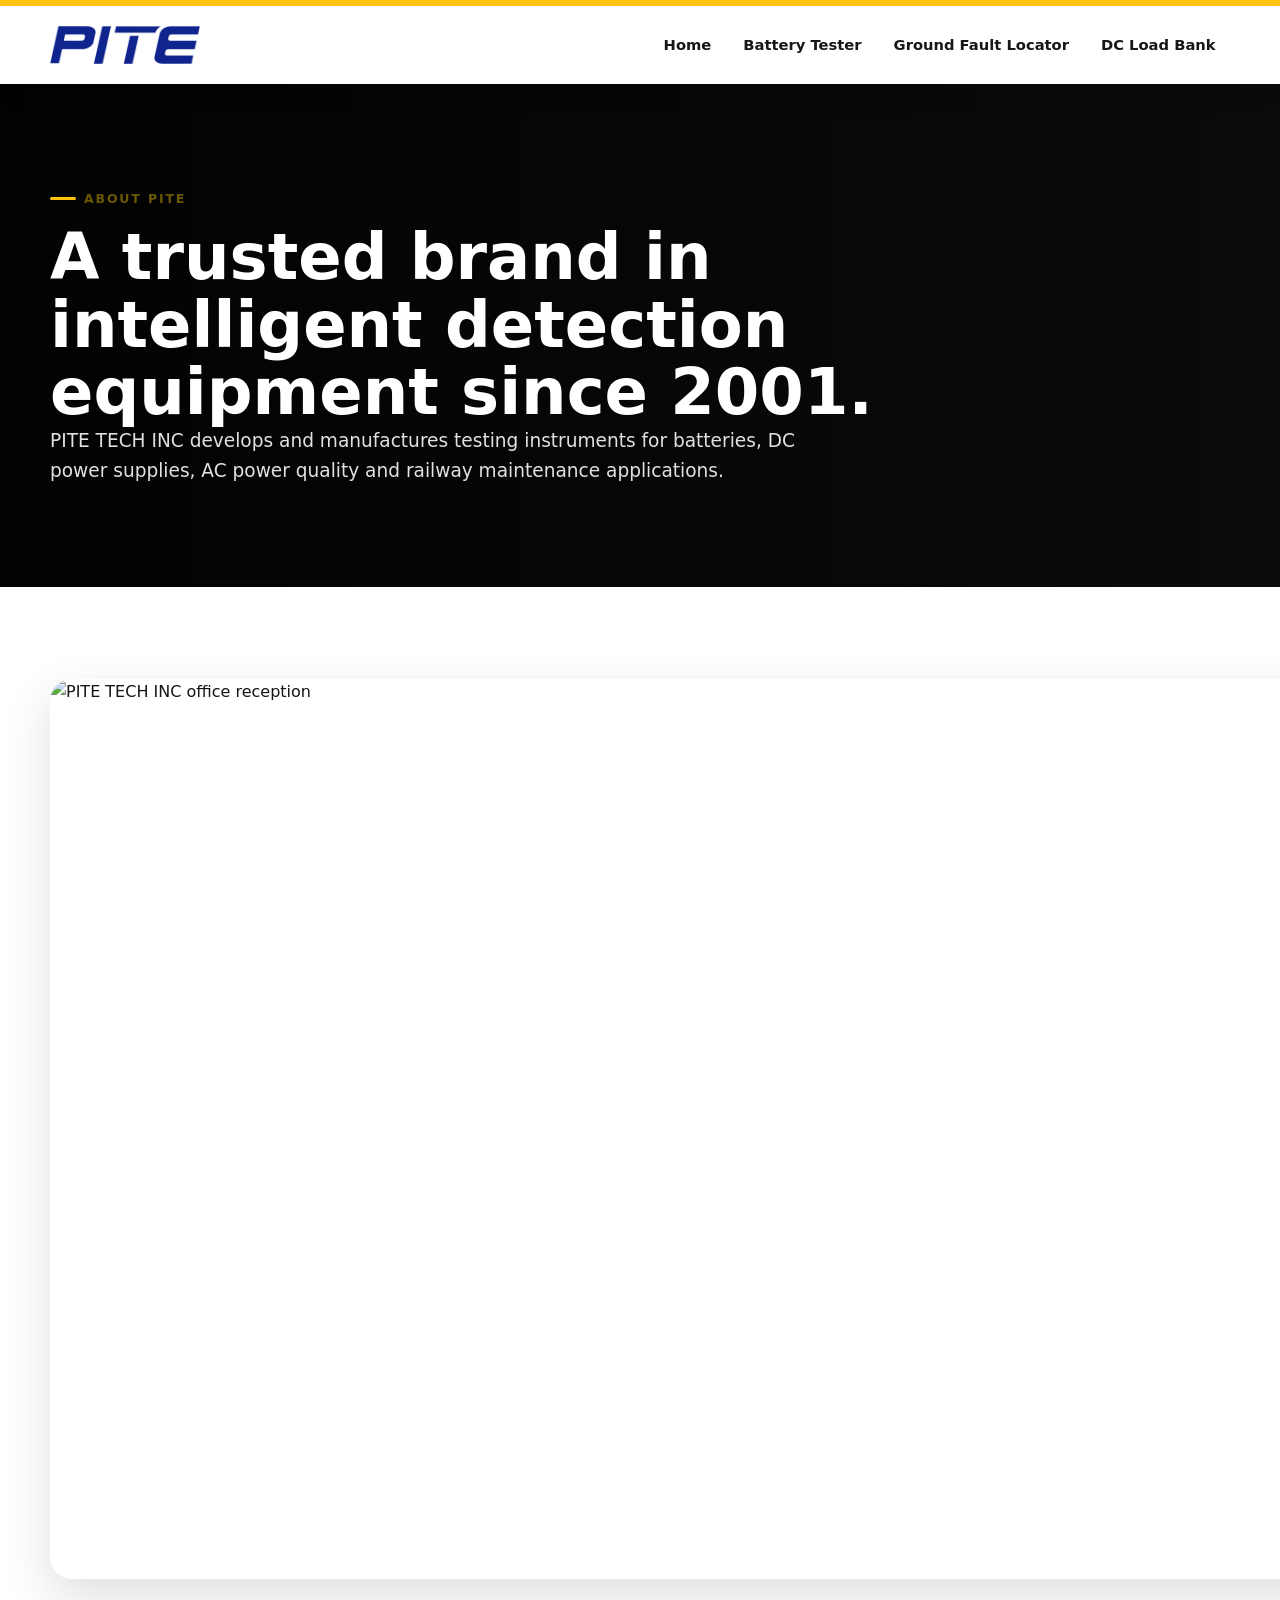
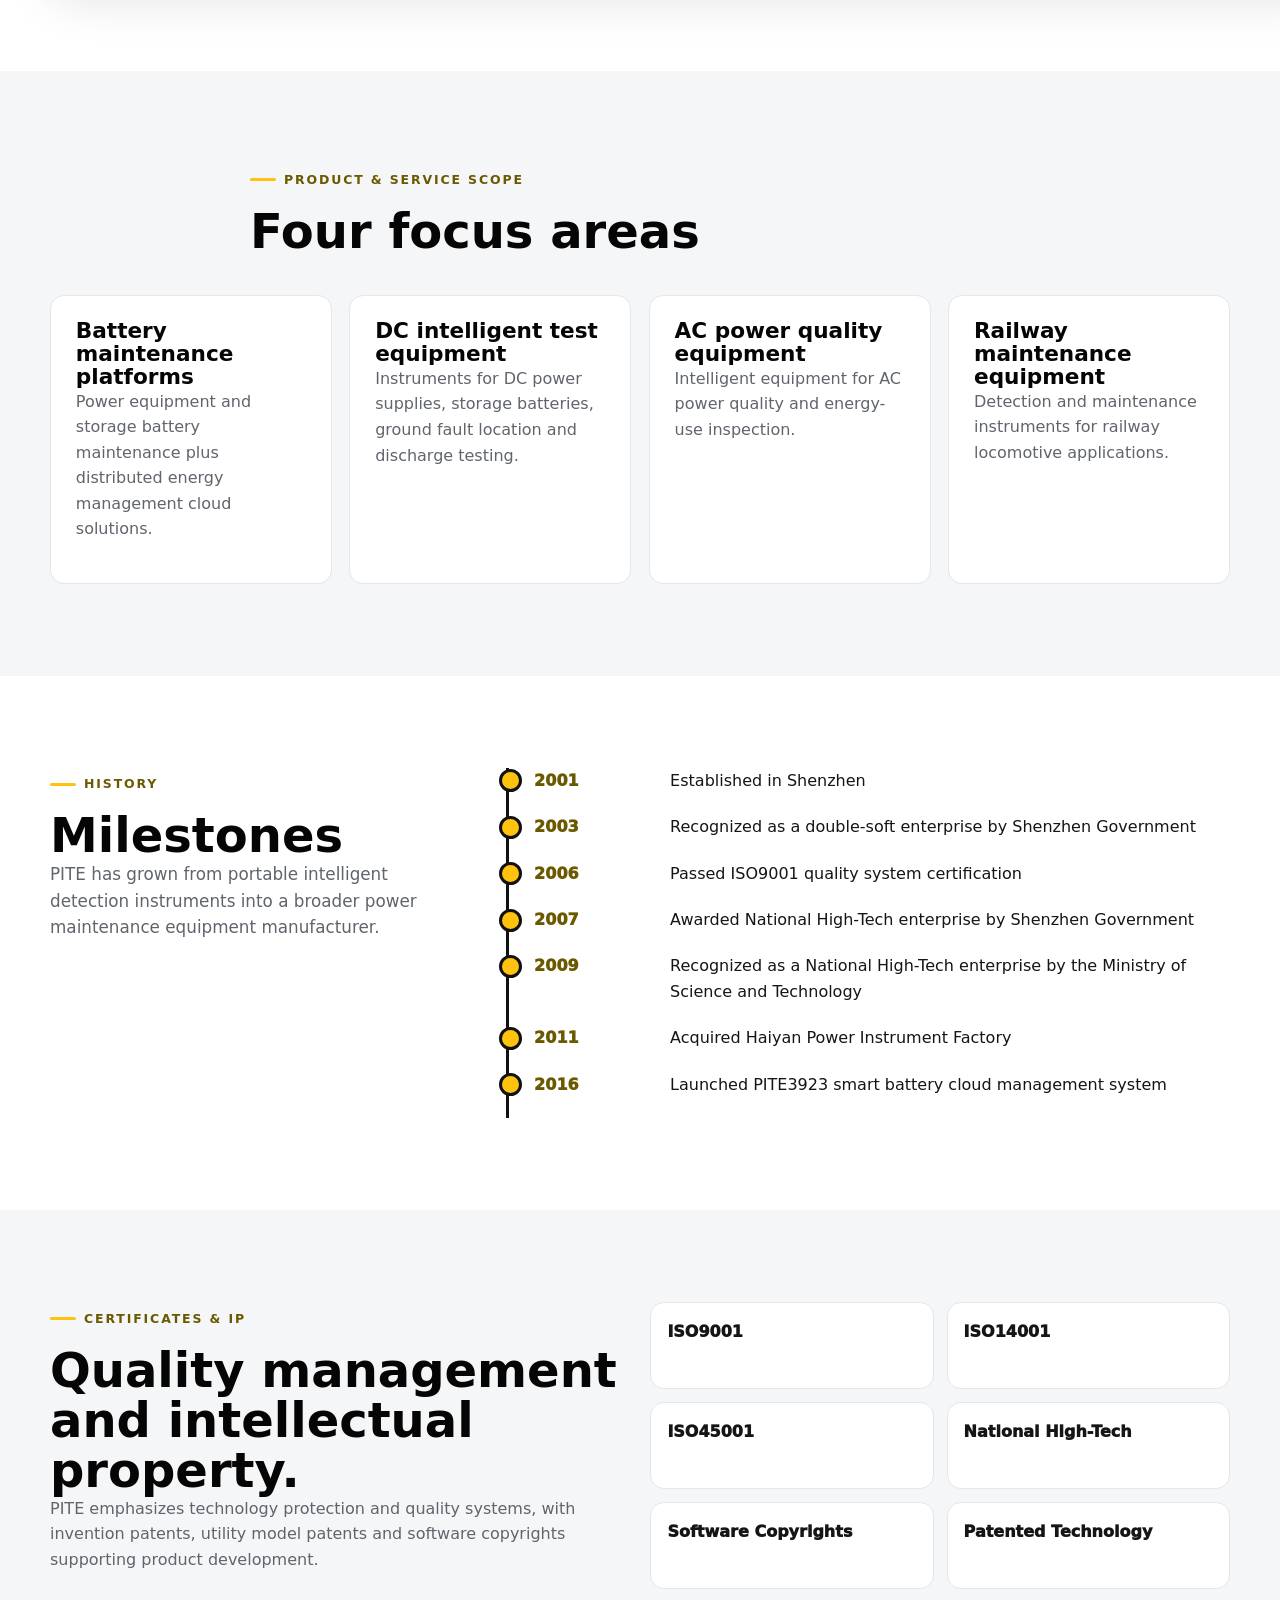
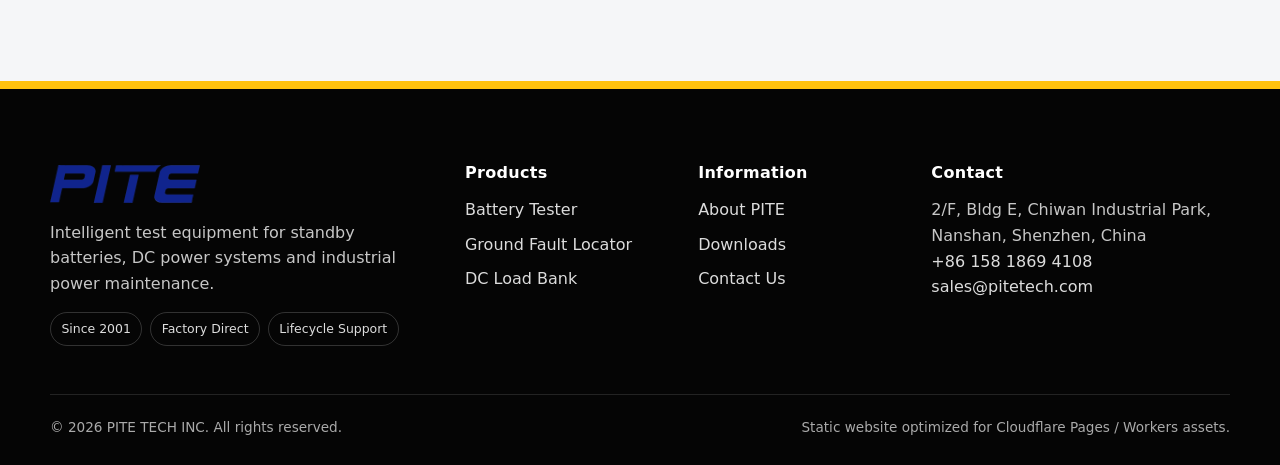
==== about/index.html @ 08346d58 "Commit" ====
<!doctype html>
<html lang="en">
<head>
  <meta charset="utf-8">
  <meta name="viewport" content="width=device-width, initial-scale=1">
  <title>About Us | PITE TECH INC</title>
  <meta name="description" content="Learn about PITE TECH INC, a Shenzhen-based national high-tech manufacturer established in 2001.">
  <meta name="theme-color" content="#ffc20e">
  <meta property="og:title" content="About Us | PITE TECH INC">
  <meta property="og:description" content="Learn about PITE TECH INC, a Shenzhen-based national high-tech manufacturer established in 2001.">
  <meta property="og:type" content="website">
  <meta property="og:url" content="https://www.pitetech.com/about/">
  <meta property="og:image" content="https://www.pitetech.com/assets/images/reception.webp">
  <meta name="twitter:card" content="summary_large_image">
  <meta name="twitter:title" content="About Us | PITE TECH INC">
  <meta name="twitter:description" content="Learn about PITE TECH INC, a Shenzhen-based national high-tech manufacturer established in 2001.">
  <meta name="twitter:image" content="https://www.pitetech.com/assets/images/reception.webp">
  <link rel="canonical" href="https://www.pitetech.com/about/">
  <link rel="icon" href="/assets/images/favicon.svg" type="image/svg+xml">
  <link rel="preload" as="image" href="/assets/images/reception.webp">
  <link rel="stylesheet" href="/assets/css/site.css">
</head>
<body>
<a class="skip-link" href="#main">Skip to content</a>
<header class="site-header" data-header>
  <div class="nav-shell">
    <div class="container nav-shell__inner">
      <a class="brand" href="/" aria-label="PITE TECH INC home">
        <img class="brand__logo" src="/assets/images/pite-logo.png" alt="" width="640" height="164">
      </a>
      <button class="menu-toggle" type="button" aria-label="Open menu" aria-controls="primary-nav" aria-expanded="false" data-menu-toggle>
        <span aria-hidden="true"></span><span aria-hidden="true"></span><span aria-hidden="true"></span>
      </button>
      <nav id="primary-nav" class="primary-nav" aria-label="Primary navigation" data-primary-nav>
          <a class="nav-link" href="/">Home</a>
          <a class="nav-link" href="/battery-tester/">Battery Tester</a>
          <a class="nav-link" href="/ground-fault-locator/">Ground Fault Locator</a>
          <a class="nav-link" href="/dc-load-bank/">DC Load Bank</a>
      </nav>
    </div>
  </div>
</header>
<main id="main">

<section class="page-hero page-hero--about">
  <div class="container page-hero__inner">
    <span class="eyebrow">About PITE</span>
    <h1>A trusted brand in intelligent detection equipment since 2001.</h1>
    <p>PITE TECH INC develops and manufactures testing instruments for batteries, DC power supplies, AC power quality and railway maintenance applications.</p>
  </div>
</section>
<section class="section">
  <div class="container about-grid">
    <div class="about-image"><img src="/assets/images/reception.webp" alt="PITE TECH INC office reception" width="1280" height="900" loading="lazy" decoding="async" sizes="(max-width: 680px) 100vw, 50vw"></div>
    <div>
      <span class="eyebrow">Who We Are</span>
      <h2>R&D, production and support under one manufacturer.</h2>
      <p>PITE TECH INC, Chinese name 深圳市普禄科智能检测设备有限公司, was founded in 2001 with registered capital of 13.29 million yuan. The company focuses on intelligent detection equipment, hardware and software development, production and sales.</p>
      <p>From portable field instruments to IoT-enabled detection platforms, PITE aims to help customers manage battery and power assets through the full lifecycle.</p>
      <div class="stat-grid "><div class="stat"><strong>13.29M</strong><span>Registered capital RMB</span></div><div class="stat"><strong>120+</strong><span>Employees</span></div><div class="stat"><strong>2,000 m²</strong><span>Factory area</span></div><div class="stat"><strong>37</strong><span>Patents &amp; software copyrights</span></div></div>
    </div>
  </div>
</section>
<section class="section section--gray">
  <div class="container section-head"><span class="eyebrow">Product & Service Scope</span><h2>Four focus areas</h2></div>
  <div class="container application-grid">
    <article><h3>Battery maintenance platforms</h3><p>Power equipment and storage battery maintenance plus distributed energy management cloud solutions.</p></article>
    <article><h3>DC intelligent test equipment</h3><p>Instruments for DC power supplies, storage batteries, ground fault location and discharge testing.</p></article>
    <article><h3>AC power quality equipment</h3><p>Intelligent equipment for AC power quality and energy-use inspection.</p></article>
    <article><h3>Railway maintenance equipment</h3><p>Detection and maintenance instruments for railway locomotive applications.</p></article>
  </div>
</section>
<section class="section">
  <div class="container history-grid">
    <div class="section-head section-head--sticky"><span class="eyebrow">History</span><h2>Milestones</h2><p>PITE has grown from portable intelligent detection instruments into a broader power maintenance equipment manufacturer.</p></div>
    <ol class="timeline"><li><time>2001</time><span>Established in Shenzhen</span></li><li><time>2003</time><span>Recognized as a double-soft enterprise by Shenzhen Government</span></li><li><time>2006</time><span>Passed ISO9001 quality system certification</span></li><li><time>2007</time><span>Awarded National High-Tech enterprise by Shenzhen Government</span></li><li><time>2009</time><span>Recognized as a National High-Tech enterprise by the Ministry of Science and Technology</span></li><li><time>2011</time><span>Acquired Haiyan Power Instrument Factory</span></li><li><time>2016</time><span>Launched PITE3923 smart battery cloud management system</span></li></ol>
  </div>
</section>
<section class="section section--gray">
  <div class="container dual-panel">
    <div><span class="eyebrow">Certificates & IP</span><h2>Quality management and intellectual property.</h2><p>PITE emphasizes technology protection and quality systems, with invention patents, utility model patents and software copyrights supporting product development.</p></div>
    <div class="cert-grid"><span>ISO9001</span><span>ISO14001</span><span>ISO45001</span><span>National High-Tech</span><span>Software Copyrights</span><span>Patented Technology</span></div>
  </div>
</section>
</main>
<footer class="site-footer">
  <div class="container footer-grid">
    <div class="footer-about">
      <a class="footer-brand" href="/" aria-label="PITE TECH INC home">
        <img class="footer-brand__logo" src="/assets/images/pite-logo.png" alt="" width="640" height="164">
      </a>
      <p>Intelligent test equipment for standby batteries, DC power systems and industrial power maintenance.</p>
      <div class="footer-badges"><span>Since 2001</span><span>Factory Direct</span><span>Lifecycle Support</span></div>
    </div>
    <div>
      <h2>Products</h2>
      <ul><li><a href="/battery-tester/">Battery Tester</a></li><li><a href="/ground-fault-locator/">Ground Fault Locator</a></li><li><a href="/dc-load-bank/">DC Load Bank</a></li></ul>
    </div>
    <div>
      <h2>Information</h2>
      <ul><li><a href="/about/">About PITE</a></li><li><a href="/downloads/">Downloads</a></li><li><a href="/contact/">Contact Us</a></li></ul>
    </div>
    <div>
      <h2>Contact</h2>
      <address>2/F, Bldg E, Chiwan Industrial Park, Nanshan, Shenzhen, China</address>
      <p><a href="tel:+8615818694108">+86 158 1869 4108</a><br><a href="mailto:sales@pitetech.com">sales@pitetech.com</a></p>
    </div>
  </div>
  <div class="container footer-bottom">
    <span>© 2026 PITE TECH INC. All rights reserved.</span>
    <span>Static website optimized for Cloudflare Pages / Workers assets.</span>
  </div>
</footer>
<script src="/assets/js/site.js" defer></script>
</body>
</html>
---- assets/css/site.css ----
/* PITE TECH INC site stylesheet
   Optimized: normalized asset paths, accessible focus states, responsive layouts. */
:root {
  --yellow:#ffc20e;
  --yellow-2:#ffda61;
  --black:#050505;
  --ink:#151515;
  --muted:#60646c;
  --line:#e4e6ea;
  --soft:#f5f6f8;
  --white:#ffffff;
  --blue:#174ea6;
  --shadow:0 18px 50px rgba(0,0,0,.13);
  --radius:22px;
  --radius-sm:14px;
  --container:1180px;
}
* {
  box-sizing:border-box
}
html {
  scroll-behavior:smooth;
  text-size-adjust:100%;
  -webkit-text-size-adjust:100%
}
body {
  margin:0;
  -webkit-font-smoothing:antialiased;
  font-family:Inter,ui-sans-serif,system-ui,-apple-system,BlinkMacSystemFont,"Segoe UI",Arial,sans-serif;
  color:var(--ink);
  background:#fff;
  line-height:1.6;
  text-rendering:optimizeLegibility
}
img {
  max-width:100%;
  height:auto;
  display:block
}
a {
  color:inherit;
  text-decoration:none
}
a:hover {
  color:var(--blue)
}
:target {
  scroll-margin-top:96px
}
:where(a,button,input,select,textarea):focus-visible {
  outline:3px solid rgba(23,78,166,.35);
  outline-offset:3px
}
p {
  margin:0 0 1rem;
  color:var(--muted)
}
h1,h2,h3 {
  margin:0;
  color:#050505;
  line-height:1.05;
  letter-spacing:0
}
h1 {
  font-size:4rem;
  max-width:10.8ch
}
h2 {
  font-size:3rem
}
h3 {
  font-size:1.35rem;
  letter-spacing:0
}
.container {
  width:min(var(--container),calc(100% - 40px));
  margin-inline:auto
}
.skip-link {
  position:absolute;
  left:1rem;
  top:-100px;
  z-index:1000;
  padding:.75rem 1rem;
  background:var(--yellow);
  color:#000;
  font-weight:800;
  border-radius:999px
}
.skip-link:focus {
  top:1rem
}
.site-header {
  position:sticky;
  top:0;
  z-index:100;
  background:#fff;
  border-top:6px solid var(--yellow);
  box-shadow:0 1px 0 rgba(0,0,0,.08),0 10px 30px rgba(0,0,0,.04)
}
.nav-shell {
  background:#fff
}
.nav-shell__inner {
  height:78px;
  display:flex;
  align-items:center;
  justify-content:space-between;
  gap:2rem
}
.brand {
  display:inline-flex;
  align-items:center;
  width:150px;
  height:39px;
  flex:0 0 150px;
  min-width:150px
}
.brand__logo {
  width:100%;
  height:100%;
  object-fit:contain;
  object-position:left center
}
.primary-nav {
  display:flex;
  align-items:center;
  gap:.2rem;
  margin-left:auto
}
.nav-link {
  font-size:.92rem;
  font-weight:750;
  border-radius:999px;
  padding:.72rem .9rem;
  color:#171717
}
.nav-link:hover,.nav-link.active {
  background:#111;
  color:#fff
}
.menu-toggle {
  display:none;
  width:46px;
  height:46px;
  border:1px solid var(--line);
  background:#fff;
  border-radius:14px;
  align-items:center;
  justify-content:center;
  flex-direction:column;
  gap:5px
}
.menu-toggle span {
  width:20px;
  height:2px;
  background:#000;
  transition:.2s
}
.menu-open .menu-toggle span:nth-child(1) {
  transform:translateY(7px) rotate(45deg)
}
.menu-open .menu-toggle span:nth-child(2) {
  opacity:0
}
.menu-open .menu-toggle span:nth-child(3) {
  transform:translateY(-7px) rotate(-45deg)
}
.eyebrow {
  display:inline-flex;
  align-items:center;
  gap:.5rem;
  text-transform:uppercase;
  font-size:.78rem;
  letter-spacing:.15em;
  font-weight:900;
  color:#6b5900;
  margin-bottom:1rem
}
.eyebrow:before {
  content:"";
  width:26px;
  height:3px;
  background:var(--yellow);
  border-radius:99px
}
.eyebrow--dark {
  color:#171717
}
.eyebrow--dark:before {
  background:#171717
}
.button {
  display:inline-flex;
  align-items:center;
  justify-content:center;
  border-radius:999px;
  padding:.95rem 1.28rem;
  font-weight:900;
  font-size:.95rem;
  border:2px solid transparent;
  transition:transform .18s ease,background .18s ease,color .18s ease,border .18s ease
}
.button:hover {
  transform:translateY(-2px);
  box-shadow:0 8px 16px rgba(0,0,0,.15)
}
.button--yellow {
  background:var(--yellow);
  color:#050505
}
.button--yellow:hover {
  background:var(--yellow-2);
  color:#000
}
.button--dark {
  background:#000;
  color:#fff;
  border-color:#000
}
.button--dark:hover {
  background:#232323;
  color:#fff
}
.button--ghost {
  border-color:rgba(255,255,255,.35);
  color:#fff;
  background:rgba(255,255,255,.08)
}
.button--ghost:hover {
  background:#fff;
  color:#000
}
.button--outline-dark {
  border-color:#000;
  color:#000;
  background:transparent
}
.button--small {
  padding:.65rem .95rem;
  font-size:.85rem;
  background:#000;
  color:#fff
}
.text-link {
  display:inline-flex;
  align-items:center;
  gap:.45rem;
  font-weight:900;
  color:#111
}
.text-link span {
  transition:.2s
}
.text-link:hover span {
  transform:translateX(4px)
}
.hero {
  background:#0d0d0d;
  background-size:cover;
  background-position:center;
  color:#fff;
  position:relative;
  overflow:hidden
}
.hero:before {
  content:"";
  position:absolute;
  inset:0;
  background:linear-gradient(90deg,rgba(0,0,0,.82) 0%,rgba(0,0,0,.58) 48%,rgba(0,0,0,.22) 100%)
}
.hero--home {
  background-image:url("/assets/images/reception.webp");
  background-position:center 42%
}
.hero__grid {
  position:relative;
  z-index:1;
  display:grid;
  grid-template-columns:minmax(0,820px);
  align-items:center;
  min-height:720px;
  padding:78px 0
}
.hero h1,.hero h2 {
  color:#fff;
  max-width:920px
}
.hero__lead {
  font-size:1.22rem;
  color:#e4e4e4;
  max-width:680px
}
.hero__actions {
  display:flex;
  gap:.85rem;
  flex-wrap:wrap;
  margin-top:2rem
}
.stat-grid {
  display:grid;
  grid-template-columns:repeat(4,1fr);
  gap:.75rem
}
.hero-stats {
  margin-top:2.6rem;
  max-width:760px
}
.stat {
  padding:1.1rem;
  border:1px solid var(--line);
  border-radius:var(--radius-sm);
  background:#fff
}
.hero .stat {
  background:rgba(255,255,255,.08);
  border-color:rgba(255,255,255,.15)
}
.stat strong {
  display:block;
  font-size:1.75rem;
  line-height:1;
  color:#050505
}
.hero .stat strong {
  color:var(--yellow)
}
.stat span {
  display:block;
  margin-top:.42rem;
  color:var(--muted);
  font-size:.88rem
}
.hero .stat span {
  color:#d8d8d8
}
.section {
  padding:92px 0
}
.section--tight {
  padding:70px 0
}
.section--gray {
  background:var(--soft)
}
.section-head {
  max-width:780px;
  margin-bottom:2.4rem
}
.section-head p {
  font-size:1.05rem
}
.section-head--split {
  max-width:none;
  display:flex;
  align-items:end;
  justify-content:space-between;
  gap:2rem
}
.product-grid {
  display:grid;
  grid-template-columns:repeat(3,1fr);
  gap:1.35rem
}
.product-grid--wide {
  grid-template-columns:1fr;
  gap:1.15rem
}
.product-card {
  position:relative;
  background:#fff;
  border:1px solid var(--line);
  border-radius:var(--radius);
  overflow:hidden;
  box-shadow:0 8px 24px rgba(0,0,0,.05);
  transition:transform .18s ease,box-shadow .18s ease
}
.product-card:hover {
  transform:translateY(-4px);
  box-shadow:var(--shadow)
}
.product-card__media {
  position:relative;
  display:block;
  overflow:hidden;
  background:#111
}
.product-card__media:after {
  content:"";
  position:absolute;
  inset:0;
  background:linear-gradient(180deg,rgba(0,0,0,.05),rgba(0,0,0,.5))
}
.product-card__media img {
  width:100%;
  height:330px;
  object-fit:cover;
  transition:transform .35s ease
}
.product-card:hover img {
  transform:scale(1.04)
}
.product-card__badge {
  position:absolute;
  left:1rem;
  bottom:1rem;
  z-index:2;
  background:var(--yellow);
  color:#000;
  padding:.45rem .7rem;
  border-radius:999px;
  font-weight:900;
  font-size:.85rem
}
.product-card__body {
  padding:1.35rem
}
.product-card h3 a {
  color:#050505
}
.product-card p {
  min-height:4.75rem
}
.quick-facts {
  padding:0;
  margin:1rem 0 1.2rem;
  list-style:none;
  display:grid;
  gap:.45rem
}
.quick-facts li {
  display:flex;
  justify-content:space-between;
  gap:1rem;
  border-top:1px solid #eee;
  padding-top:.45rem;
  font-size:.88rem
}
.quick-facts strong {
  color:#222
}
.quick-facts span {
  color:var(--muted);
  text-align:right
}
.product-card--featured {
  display:grid;
  grid-template-columns:minmax(280px,.72fr) 1fr
}
.product-card--featured .product-card__media img {
  height:100%;
  min-height:280px
}
.product-card--featured .product-card__body {
  display:grid;
  align-content:center
}
.product-card--featured p {
  min-height:0
}
.feature-split {
  background:#fff
}
.feature-split__grid {
  display:grid;
  grid-template-columns:.82fr 1.18fr;
  gap:1.35rem
}
.feature-panel {
  border-radius:var(--radius);
  padding:2.2rem;
  min-height:430px;
  display:flex;
  flex-direction:column;
  align-items:flex-start;
  justify-content:space-between
}
.feature-panel--yellow {
  background:var(--yellow)
}
.feature-panel p {
  color:#2a2105;
  font-size:1.05rem
}
.advantage-grid {
  display:grid;
  grid-template-columns:repeat(2,1fr);
  gap:1.35rem
}
.advantage-grid article,.application-grid article,.workflow-grid article {
  padding:1.55rem;
  border:1px solid var(--line);
  background:#fff;
  border-radius:var(--radius-sm)
}
.advantage-grid span,.workflow-grid span {
  font-weight:950;
  color:#9b7300
}
.application-grid {
  display:grid;
  grid-template-columns:repeat(4,1fr);
  gap:1.1rem
}
.software-band {
  background:#111;
  color:#fff
}
.software-band h2 {
  color:#fff
}
.software-band p {
  color:#dadada
}
.software-band__inner {
  display:grid;
  grid-template-columns:1fr 1fr;
  gap:2rem;
  align-items:center
}
.check-list {
  margin:1rem 0 0;
  padding:0;
  list-style:none;
  display:grid;
  gap:.8rem
}
.check-list li {
  position:relative;
  padding-left:1.7rem;
  color:#333
}
.software-band .check-list li {
  color:#f1f1f1
}
.check-list li:before {
  content:"";
  position:absolute;
  left:0;
  top:.35rem;
  width:.8rem;
  height:.8rem;
  border-radius:50%;
  background:var(--yellow);
  box-shadow:inset 0 0 0 3px #000
}
.software-band .check-list li:before {
  box-shadow:inset 0 0 0 3px #111
}
.check-list--columns {
  grid-template-columns:repeat(2,1fr)
}
.page-hero {
  background:#0d0d0d;
  background-size:cover;
  background-position:center;
  color:#fff;
  position:relative;
  overflow:hidden
}
.page-hero:before {
  content:"";
  position:absolute;
  inset:0;
  background:linear-gradient(90deg,rgba(0,0,0,.82) 0%,rgba(0,0,0,.52) 50%,rgba(0,0,0,.18) 100%)
}
.page-hero--about {
  background-image:url("/assets/images/reception.webp");
  background-position:center 42%
}
.page-hero__inner {
  position:relative;
  z-index:1;
  padding:98px 0 86px
}
.page-hero h1 {
  color:#fff;
  max-width:980px
}
.page-hero p {
  max-width:760px;
  color:#e1e1e1;
  font-size:1.16rem
}
.page-hero code {
  background:rgba(255,255,255,.12);
  padding:.1rem .35rem;
  border-radius:6px
}
.product-hero {
  background:#0d0d0d;
  background-size:cover;
  background-position:center;
  color:#fff;
  position:relative;
  overflow:hidden
}
.product-hero:before {
  content:"";
  position:absolute;
  inset:0;
  background:linear-gradient(90deg,rgba(0,0,0,.86) 0%,rgba(0,0,0,.62) 48%,rgba(0,0,0,.2) 100%)
}
.product-hero--pite3915 {
  background-image:url("/assets/images/pite3915-hero.jpg");
  background-position:center
}
.product-hero--field:before {
  background:linear-gradient(90deg,rgba(0,0,0,.9) 0%,rgba(0,0,0,.7) 44%,rgba(0,0,0,.28) 74%,rgba(0,0,0,.2) 100%)
}
.product-hero--pite3836 {
  background-image:url("/assets/images/pite3836/field-testing.jpg");
  background-position:center 46%
}
.product-hero--pite3980 {
  background-image:url("/assets/images/pite3980-hero.jpg");
  background-position:center
}
.product-hero__grid {
  display:grid;
  position:relative;
  z-index:1;
  grid-template-columns:minmax(0,840px);
  align-items:center;
  min-height:640px;
  padding:76px 0
}
.product-hero__grid--wide {
  grid-template-columns:minmax(0,720px) minmax(260px,360px);
  gap:clamp(1.4rem,4vw,4rem);
  justify-content:space-between
}
.product-hero h1 {
  color:#fff;
  max-width:900px
}
.product-hero h1 span {
  display:block;
  color:var(--yellow);
  font-size:.45em;
  letter-spacing:.02em;
  margin-top:.4rem
}
.product-hero p {
  color:#e1e1e1;
  max-width:740px
}
.hero-proof {
  align-self:end;
  padding:1.35rem;
  color:#fff;
  background:rgba(5,5,5,.76);
  border:1px solid rgba(255,255,255,.18);
  border-radius:var(--radius-sm);
  box-shadow:0 18px 50px rgba(0,0,0,.28);
  backdrop-filter:blur(10px)
}
.hero-proof span {
  display:block;
  color:var(--yellow);
  font-size:.78rem;
  font-weight:950;
  letter-spacing:.12em;
  text-transform:uppercase
}
.hero-proof strong {
  display:block;
  margin:.55rem 0 .35rem;
  color:#fff;
  font-size:2.15rem;
  line-height:1
}
.hero-proof p {
  margin:0;
  color:#e6e6e6
}
.hero-proof ul {
  margin:1rem 0 0;
  padding:0;
  list-style:none;
  display:grid;
  gap:.45rem
}
.hero-proof li {
  position:relative;
  padding-left:1.15rem;
  color:#f5f5f5;
  font-weight:750;
  font-size:.92rem
}
.hero-proof li:before {
  content:"";
  position:absolute;
  left:0;
  top:.65em;
  width:.45rem;
  height:.45rem;
  border-radius:50%;
  background:var(--yellow)
}
.spec-grid {
  display:grid;
  grid-template-columns:repeat(4,1fr);
  gap:1rem
}
.spec-grid--six {
  grid-template-columns:repeat(6,1fr)
}
.spec-card {
  background:#fff;
  border:1px solid var(--line);
  border-radius:var(--radius-sm);
  padding:1.25rem
}
.spec-card span {
  display:block;
  font-size:.82rem;
  text-transform:uppercase;
  letter-spacing:.08em;
  color:#777;
  font-weight:900
}
.spec-card strong {
  display:block;
  font-size:1.4rem;
  line-height:1.2;
  margin-top:.45rem;
  color:#050505
}
.product-detail-grid,.history-grid {
  display:grid;
  grid-template-columns:.72fr 1.28fr;
  gap:3rem;
  align-items:start
}
.section-head--sticky {
  position:sticky;
  top:122px
}
.feature-list {
  margin:0;
  padding:0;
  list-style:none;
  display:grid;
  grid-template-columns:repeat(2,1fr);
  gap:1rem
}
.feature-list li {
  position:relative;
  background:#fff;
  border:1px solid var(--line);
  border-radius:var(--radius-sm);
  padding:1.2rem 1.2rem 1.2rem 3.25rem;
  font-weight:700
}
.feature-list li:before {
  content:"";
  position:absolute;
  left:1.2rem;
  top:1.25rem;
  width:1rem;
  height:1rem;
  background:var(--yellow);
  border-radius:50%;
  box-shadow:inset 0 0 0 4px #111
}
.feature-list--single {
  grid-template-columns:1fr;
  margin-top:1.4rem
}
.product-story-grid {
  display:grid;
  grid-template-columns:minmax(0,1fr) minmax(330px,.82fr);
  gap:clamp(2rem,5vw,4rem);
  align-items:center
}
.story-copy p {
  font-size:1.05rem
}
.image-callout {
  margin:0
}
.image-callout img {
  width:100%;
  aspect-ratio:1/1;
  object-fit:cover;
  border-radius:var(--radius);
  box-shadow:var(--shadow)
}
.image-callout--contained img {
  object-fit:contain;
  background:#fff
}
.image-callout figcaption {
  margin-top:.8rem;
  color:var(--muted);
  font-weight:750;
  font-size:.92rem
}
.technical-flow {
  display:grid;
  grid-template-columns:minmax(0,1.35fr) minmax(280px,.65fr);
  gap:1.2rem;
  align-items:stretch
}
.diagram-callout {
  margin:0;
  overflow:hidden;
  background:#fff;
  border:1px solid var(--line);
  border-radius:var(--radius);
  box-shadow:0 8px 24px rgba(0,0,0,.04)
}
.diagram-callout img {
  width:100%;
  padding:1rem;
  object-fit:contain;
  background:#fff
}
.diagram-callout figcaption {
  padding:1rem 1.2rem;
  border-top:1px solid var(--line);
  color:var(--muted);
  font-weight:750;
  font-size:.92rem
}
.flow-note {
  display:flex;
  flex-direction:column;
  justify-content:center;
  padding:2rem;
  background:#111;
  color:#fff;
  border-radius:var(--radius)
}
.flow-note h2 {
  color:#fff
}
.flow-note .eyebrow {
  color:var(--yellow)
}
.flow-note .eyebrow:before {
  background:var(--yellow)
}
.flow-note p {
  color:#dfdfdf
}
.capability-grid {
  display:grid;
  grid-template-columns:repeat(3,1fr);
  gap:1rem
}
.capability-card {
  overflow:hidden;
  background:#fff;
  border:1px solid var(--line);
  border-radius:var(--radius-sm);
  box-shadow:0 8px 24px rgba(0,0,0,.04)
}
.capability-card img {
  width:100%;
  height:260px;
  object-fit:cover;
  background:#fff
}
.capability-card div {
  padding:1.3rem
}
.capability-card span {
  display:inline-block;
  color:#9b7300;
  font-weight:950;
  margin-bottom:.55rem
}
.software-band .eyebrow {
  color:var(--yellow)
}
.software-band .eyebrow:before {
  background:var(--yellow)
}
.software-band--screens {
  overflow:hidden
}
.software-showcase {
  display:grid;
  grid-template-columns:.82fr 1.18fr;
  gap:clamp(2rem,4vw,3.8rem);
  align-items:center
}
.software-gallery {
  display:grid;
  grid-template-columns:1fr minmax(170px,.55fr);
  gap:.8rem
}
.software-gallery img {
  width:100%;
  object-fit:cover;
  object-position:left top;
  background:#fff;
  border:1px solid rgba(255,255,255,.2);
  border-radius:var(--radius-sm);
  box-shadow:0 20px 46px rgba(0,0,0,.28)
}
.software-gallery__main {
  height:460px
}
.software-gallery__stack {
  display:grid;
  gap:.8rem
}
.software-gallery__stack img {
  height:222px
}
.accessory-grid {
  display:grid;
  grid-template-columns:repeat(2,1fr);
  gap:1rem
}
.accessory-grid article {
  overflow:hidden;
  background:#fff;
  border:1px solid var(--line);
  border-radius:var(--radius-sm);
  box-shadow:0 8px 24px rgba(0,0,0,.04)
}
.accessory-grid img {
  width:100%;
  aspect-ratio:1.42;
  object-fit:cover;
  background:#fff
}
.accessory-grid h3 {
  padding:1.25rem 1.25rem 0
}
.accessory-grid p {
  padding:0 1.25rem 1.35rem
}
.kit-panel {
  margin-top:1rem;
  padding:1.45rem;
  background:#111;
  color:#fff;
  border-radius:var(--radius-sm)
}
.kit-panel h3 {
  color:#fff;
  margin-bottom:1rem
}
.compact-list {
  margin:0;
  padding:0;
  list-style:none;
  display:grid;
  grid-template-columns:repeat(3,1fr);
  gap:.7rem .9rem
}
.compact-list li {
  position:relative;
  padding-left:1.25rem;
  color:#f2f2f2;
  font-weight:800
}
.compact-list li:before {
  content:"";
  position:absolute;
  left:0;
  top:.62em;
  width:.5rem;
  height:.5rem;
  border-radius:50%;
  background:var(--yellow)
}
.compliance-grid {
  display:grid;
  grid-template-columns:minmax(230px,.56fr) minmax(0,1fr);
  gap:clamp(2rem,5vw,4rem);
  align-items:center
}
.certificate-card {
  margin:0;
  max-width:360px;
  justify-self:center
}
.certificate-card img {
  width:100%;
  border-radius:var(--radius-sm);
  box-shadow:var(--shadow)
}
.document-actions {
  display:flex;
  flex-wrap:wrap;
  gap:.8rem;
  margin-top:1.6rem
}
.faq-grid {
  display:grid;
  grid-template-columns:minmax(260px,.75fr) minmax(0,1.25fr);
  gap:clamp(2rem,5vw,4rem);
  align-items:start
}
.faq-list {
  display:grid;
  gap:.75rem
}
.faq-list details {
  background:#fff;
  border:1px solid var(--line);
  border-radius:var(--radius-sm);
  box-shadow:0 8px 24px rgba(0,0,0,.04)
}
.faq-list summary {
  position:relative;
  cursor:pointer;
  list-style:none;
  padding:1.05rem 3.2rem 1.05rem 1.2rem;
  color:#111;
  font-weight:900
}
.faq-list summary::-webkit-details-marker {
  display:none
}
.faq-list summary:after {
  content:"+";
  position:absolute;
  right:1.15rem;
  top:50%;
  width:1.65rem;
  height:1.65rem;
  display:grid;
  place-items:center;
  border-radius:50%;
  background:var(--yellow);
  color:#000;
  font-weight:950;
  transform:translateY(-50%)
}
.faq-list details[open] summary:after {
  content:"-"
}
.faq-list p {
  margin:0;
  padding:0 1.2rem 1.2rem
}
.table-wrap {
  overflow:auto;
  background:#fff;
  border:1px solid var(--line);
  border-radius:var(--radius);
  box-shadow:0 8px 24px rgba(0,0,0,.04)
}
table {
  border-collapse:collapse;
  width:100%;
  min-width:700px
}
th,td {
  text-align:left;
  vertical-align:top;
  padding:1rem;
  border-bottom:1px solid var(--line)
}
tr:last-child th,tr:last-child td {
  border-bottom:0
}
th {
  font-weight:900;
  color:#111;
  background:#fafafa
}
.compare-table th span {
  display:block;
  color:#6b5900;
  font-size:.86rem;
  margin-top:.25rem
}
.spec-table th {
  width:36%
}
.workflow-grid {
  display:grid;
  grid-template-columns:repeat(3,1fr);
  gap:1rem
}
.workflow-grid--four {
  grid-template-columns:repeat(4,1fr)
}
.dual-panel {
  display:grid;
  grid-template-columns:1fr 1fr;
  gap:1.3rem;
  align-items:stretch
}
.download-panel {
  background:#111;
  color:#fff;
  border-radius:var(--radius);
  padding:2rem
}
.download-panel h3 {
  color:#fff
}
.download-panel p {
  color:#dfdfdf
}
.mini-grid {
  display:grid;
  grid-template-columns:repeat(2,1fr);
  gap:1rem
}
.mini-product {
  position:relative;
  display:grid;
  grid-template-columns:160px 1fr;
  gap:1rem;
  align-items:center;
  background:#fff;
  border:1px solid var(--line);
  border-radius:var(--radius-sm);
  overflow:hidden;
  font-weight:950
}
.mini-product img {
  height:130px;
  width:160px;
  object-fit:cover
}
.mini-product small {
  display:block;
  color:#6b5900;
  font-size:.85rem;
  margin-top:.25rem
}
.about-grid {
  display:grid;
  grid-template-columns:.95fr 1.05fr;
  gap:3rem;
  align-items:center
}
.about-image img {
  border-radius:var(--radius);
  box-shadow:var(--shadow)
}
.history-grid .section-head {
  margin-bottom:0
}
.timeline {
  margin:0;
  padding:0;
  list-style:none;
  border-left:3px solid #111
}
.timeline li {
  display:grid;
  grid-template-columns:120px 1fr;
  gap:1rem;
  padding:0 0 1.3rem 1.6rem;
  position:relative
}
.timeline li:before {
  content:"";
  position:absolute;
  left:-10px;
  top:.1rem;
  width:17px;
  height:17px;
  border-radius:50%;
  background:var(--yellow);
  border:3px solid #111
}
.timeline time {
  font-weight:950;
  color:#6b5900
}
.cert-grid {
  display:grid;
  grid-template-columns:repeat(2,1fr);
  gap:.8rem
}
.cert-grid span {
  padding:1rem;
  border-radius:var(--radius-sm);
  background:#fff;
  border:1px solid var(--line);
  font-weight:950
}
.resource-grid {
  display:grid;
  grid-template-columns:repeat(4,1fr);
  gap:1rem
}
.resource-card {
  background:#fff;
  border:1px solid var(--line);
  border-radius:var(--radius);
  padding:1.4rem;
  display:flex;
  flex-direction:column;
  align-items:flex-start
}
.resource-card span {
  background:var(--yellow);
  font-weight:950;
  padding:.35rem .6rem;
  border-radius:999px;
  font-size:.78rem;
  margin-bottom:1rem
}
.resource-card p {
  flex:1
}
.contact-grid {
  display:grid;
  grid-template-columns:.85fr 1.15fr;
  gap:1.4rem;
  align-items:start
}
.contact-panel,.quote-form {
  background:#fff;
  border:1px solid var(--line);
  border-radius:var(--radius);
  padding:1.65rem;
  box-shadow:0 8px 24px rgba(0,0,0,.04)
}
.contact-list {
  display:grid;
  gap:.9rem;
  margin:1.3rem 0
}
.contact-list p {
  display:grid;
  gap:.15rem;
  margin:0;
  padding:1rem;
  background:#f7f8fa;
  border-radius:var(--radius-sm)
}
.contact-list strong {
  color:#111
}
.contact-list span,.contact-list a {
  color:#4b4f58
}
.support-box {
  background:#111;
  border-radius:var(--radius-sm);
  padding:1.25rem;
  color:#fff
}
.support-box h3 {
  color:#fff
}
.support-box .check-list li {
  color:#fff
}
.quote-form {
  display:grid;
  grid-template-columns:repeat(2,1fr);
  gap:1rem
}
.quote-form label {
  display:grid;
  gap:.4rem;
  font-weight:800;
  color:#222
}
.quote-form input,.quote-form select,.quote-form textarea {
  width:100%;
  border:1px solid #cfd3da;
  border-radius:13px;
  padding:.95rem 1rem;
  font:inherit;
  background:#fff
}
.quote-form input:focus,.quote-form select:focus,.quote-form textarea:focus {
  outline:3px solid rgba(255,194,14,.34);
  border-color:#9f7400
}
.quote-form input[aria-invalid="true"],.quote-form select[aria-invalid="true"],.quote-form textarea[aria-invalid="true"] {
  border-color:#e74c3c;
  outline-color:rgba(231,76,60,.34)
}
.form-full {
  grid-column:1/-1
}
.form-note {
  font-size:.88rem;
  margin:0
}
.site-footer {
  background:linear-gradient(180deg,var(--yellow) 0,var(--yellow) 8px,#050505 8px,#050505 100%);
  color:#fff;
  margin-top:0;
  padding:84px 0 26px
}
.footer-grid {
  display:grid;
  grid-template-columns:minmax(260px,1.45fr) minmax(120px,.75fr) minmax(130px,.75fr) minmax(240px,1.15fr);
  gap:clamp(1.4rem,3vw,2.6rem);
  align-items:start
}
.footer-brand {
  display:inline-flex;
  align-items:center;
  width:150px;
  height:39px;
  margin-bottom:1rem
}
.footer-brand__logo {
  width:100%;
  height:100%;
  object-fit:contain;
  object-position:left center
}
.site-footer p,.site-footer address {
  color:#c7c7c7;
  font-style:normal
}
.site-footer h2 {
  color:#fff;
  font-size:1rem;
  letter-spacing:.02em;
  margin-bottom:1rem
}
.site-footer ul {
  margin:0;
  padding:0;
  list-style:none;
  display:grid;
  gap:.55rem
}
.site-footer a {
  color:#dcdcdc
}
.site-footer a:hover {
  color:var(--yellow)
}
.footer-badges {
  display:flex;
  flex-wrap:wrap;
  gap:.5rem
}
.footer-badges span {
  border:1px solid rgba(255,255,255,.18);
  border-radius:999px;
  padding:.35rem .65rem;
  font-size:.78rem;
  color:#ddd
}
.footer-bottom {
  display:flex;
  justify-content:space-between;
  gap:1rem;
  border-top:1px solid rgba(255,255,255,.12);
  margin-top:3rem;
  padding-top:1.4rem;
  color:#aaa;
  font-size:.85rem
}
@media (max-width: 1050px) {
  h1 {
    font-size:3.25rem
  }
  h2 {
    font-size:2.45rem
  }
  .primary-nav {
    position:fixed;
    left:20px;
    right:20px;
    top:90px;
    display:grid;
    gap:.3rem;
    background:#fff;
    border:1px solid var(--line);
    border-radius:22px;
    padding:1rem;
    box-shadow:var(--shadow);
    transform:translateY(-12px);
    opacity:0;
    pointer-events:none;
    transition:.18s ease
  }
  .menu-open .primary-nav {
    opacity:1;
    pointer-events:auto;
    transform:translateY(0)
  }
  .menu-toggle {
    display:flex
  }
  .nav-link {
    display:block;
    width:100%;
    padding:1rem
  }
  .hero__grid,.product-hero__grid,.feature-split__grid,.about-grid,.product-detail-grid,.history-grid,.contact-grid,.dual-panel,.software-band__inner,.product-hero__grid--wide,.product-story-grid,.software-showcase,.compliance-grid,.technical-flow,.faq-grid {
    grid-template-columns:1fr
  }
  .hero__grid,.product-hero__grid {
    min-height:560px;
    padding:72px 0
  }
  .section-head--sticky {
    position:static
  }
  .product-grid,.application-grid,.resource-grid,.footer-grid {
    grid-template-columns:repeat(2,1fr)
  }
  .spec-grid {
    grid-template-columns:repeat(2,1fr)
  }
  .spec-grid--six {
    grid-template-columns:repeat(3,1fr)
  }
  .feature-list {
    grid-template-columns:1fr
  }
  .hero-proof {
    max-width:420px
  }
  .software-gallery {
    grid-template-columns:1fr .72fr
  }
  .compact-list {
    grid-template-columns:repeat(2,1fr)
  }
  .workflow-grid--four {
    grid-template-columns:repeat(2,1fr)
  }
  .footer-bottom {
    display:grid
  }
}
@media (max-width: 680px) {
  .container {
    width:min(100% - 28px,var(--container))
  }
  .nav-shell__inner {
    height:70px
  }
  .brand {
    width:128px;
    height:33px;
    flex-basis:128px;
    min-width:128px
  }
  .primary-nav {
    top:82px
  }
  .hero__actions {
    display:grid
  }
  .button {
    width:100%
  }
  .hero__grid,.product-hero__grid {
    min-height:520px;
    padding:58px 0
  }
  .hero:before,.page-hero:before,.product-hero:before {
    background:linear-gradient(90deg,rgba(0,0,0,.88) 0%,rgba(0,0,0,.66) 62%,rgba(0,0,0,.32) 100%)
  }
  h1 {
    font-size:2.55rem
  }
  h2 {
    font-size:2rem
  }
  h3 {
    font-size:1.2rem
  }
  .section {
    padding:68px 0
  }
  .section--tight {
    padding:52px 0
  }
  .section-head--split {
    display:grid
  }
  .product-grid,.application-grid,.resource-grid,.workflow-grid,.footer-grid,.stat-grid,.spec-grid,.spec-grid--six,.cert-grid,.mini-grid,.capability-grid,.accessory-grid,.software-gallery,.software-gallery__stack {
    grid-template-columns:1fr
  }
  .product-card--featured {
    grid-template-columns:1fr
  }
  .product-card__media img {
    height:280px
  }
  .quick-facts li {
    display:grid
  }
  .quote-form {
    grid-template-columns:1fr
  }
  .timeline li {
    grid-template-columns:76px 1fr;
    padding-left:1.2rem
  }
  .page-hero__inner {
    padding:72px 0 60px
  }
  .mini-product {
    grid-template-columns:120px 1fr
  }
  .mini-product img {
    width:120px;
    height:110px
  }
  .check-list--columns {
    grid-template-columns:1fr
  }
  .hero-proof {
    display:none
  }
  .capability-card img {
    height:220px
  }
  .software-gallery__main,.software-gallery__stack img {
    height:auto
  }
  .compact-list {
    grid-template-columns:1fr
  }
  .document-actions {
    display:grid
  }
  table {
    min-width:620px
  }
}
@media (prefers-reduced-motion: reduce) {
  *,*::before,*::after {
    scroll-behavior:auto!important;
    transition:none!important;
    animation:none!important
  }
  .button:hover,.product-card:hover,.product-card:hover img,.text-link:hover span {
    transform:none!important
  }
}
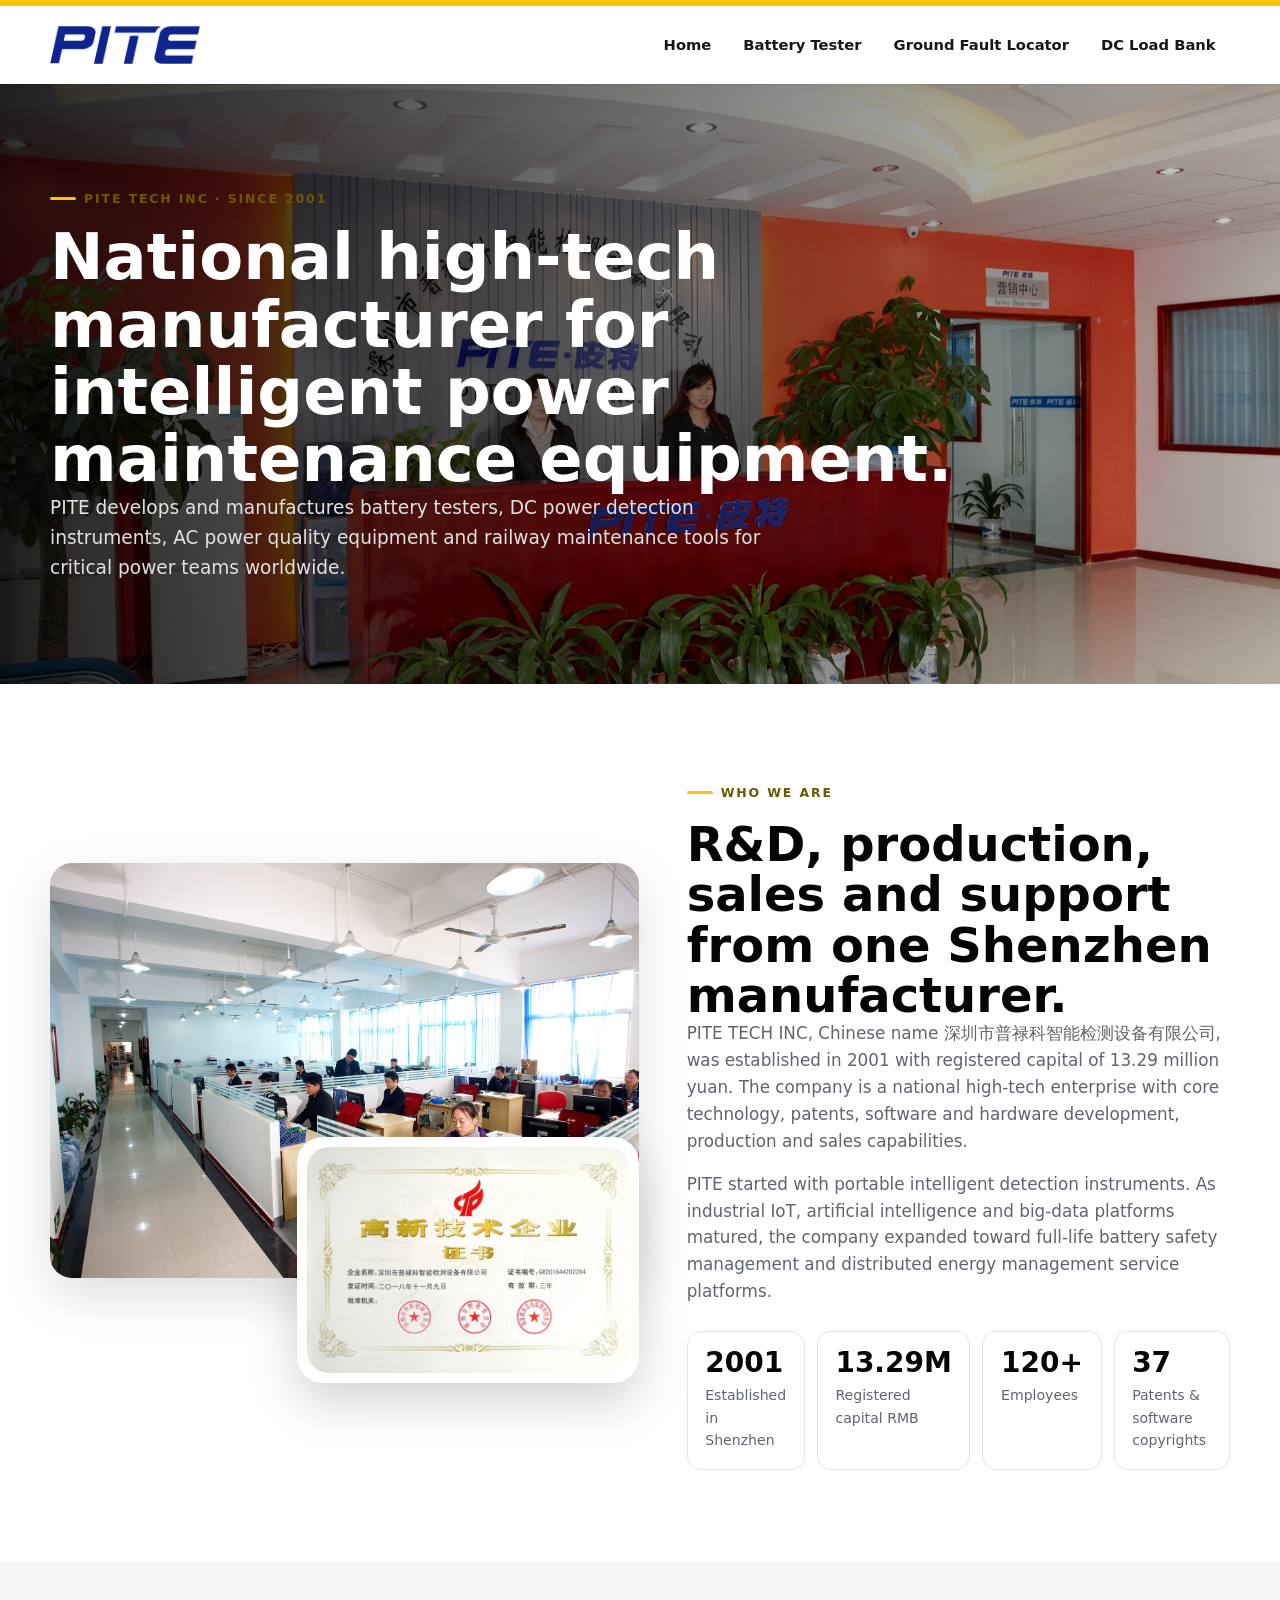
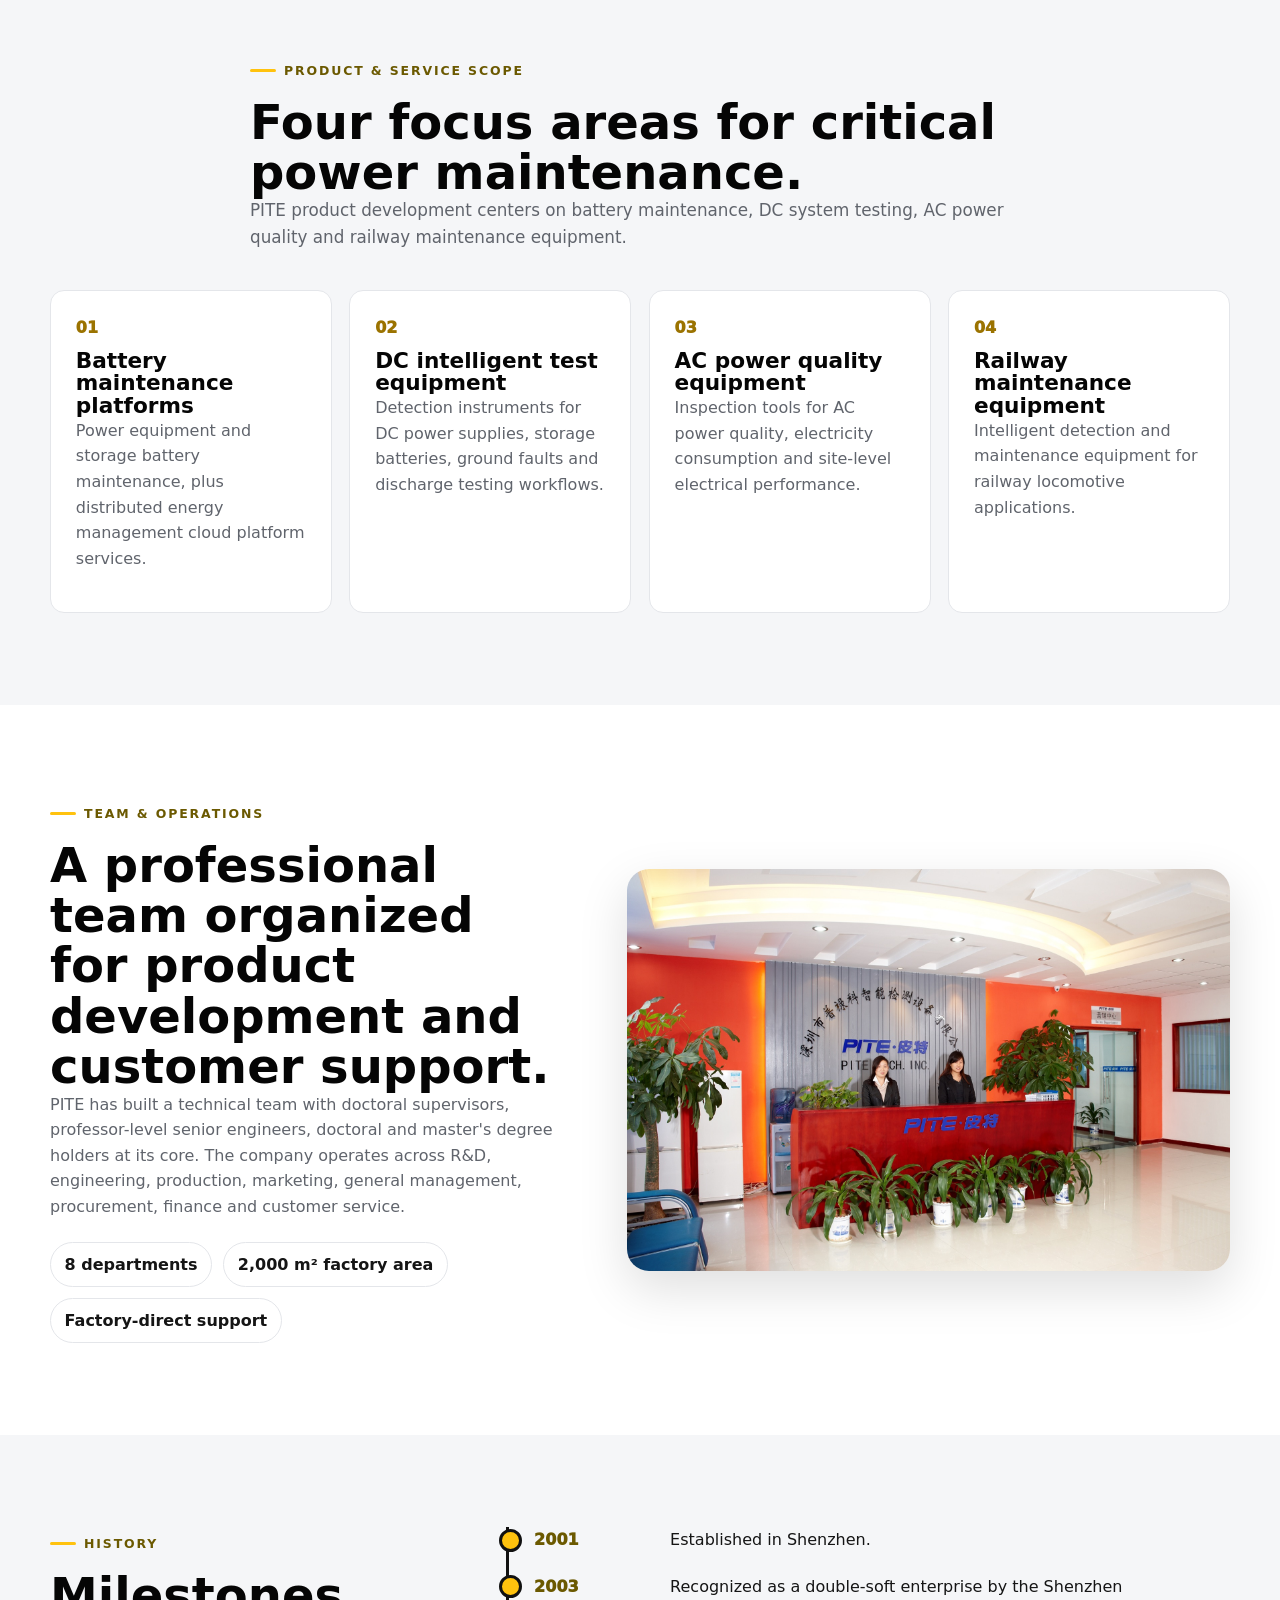
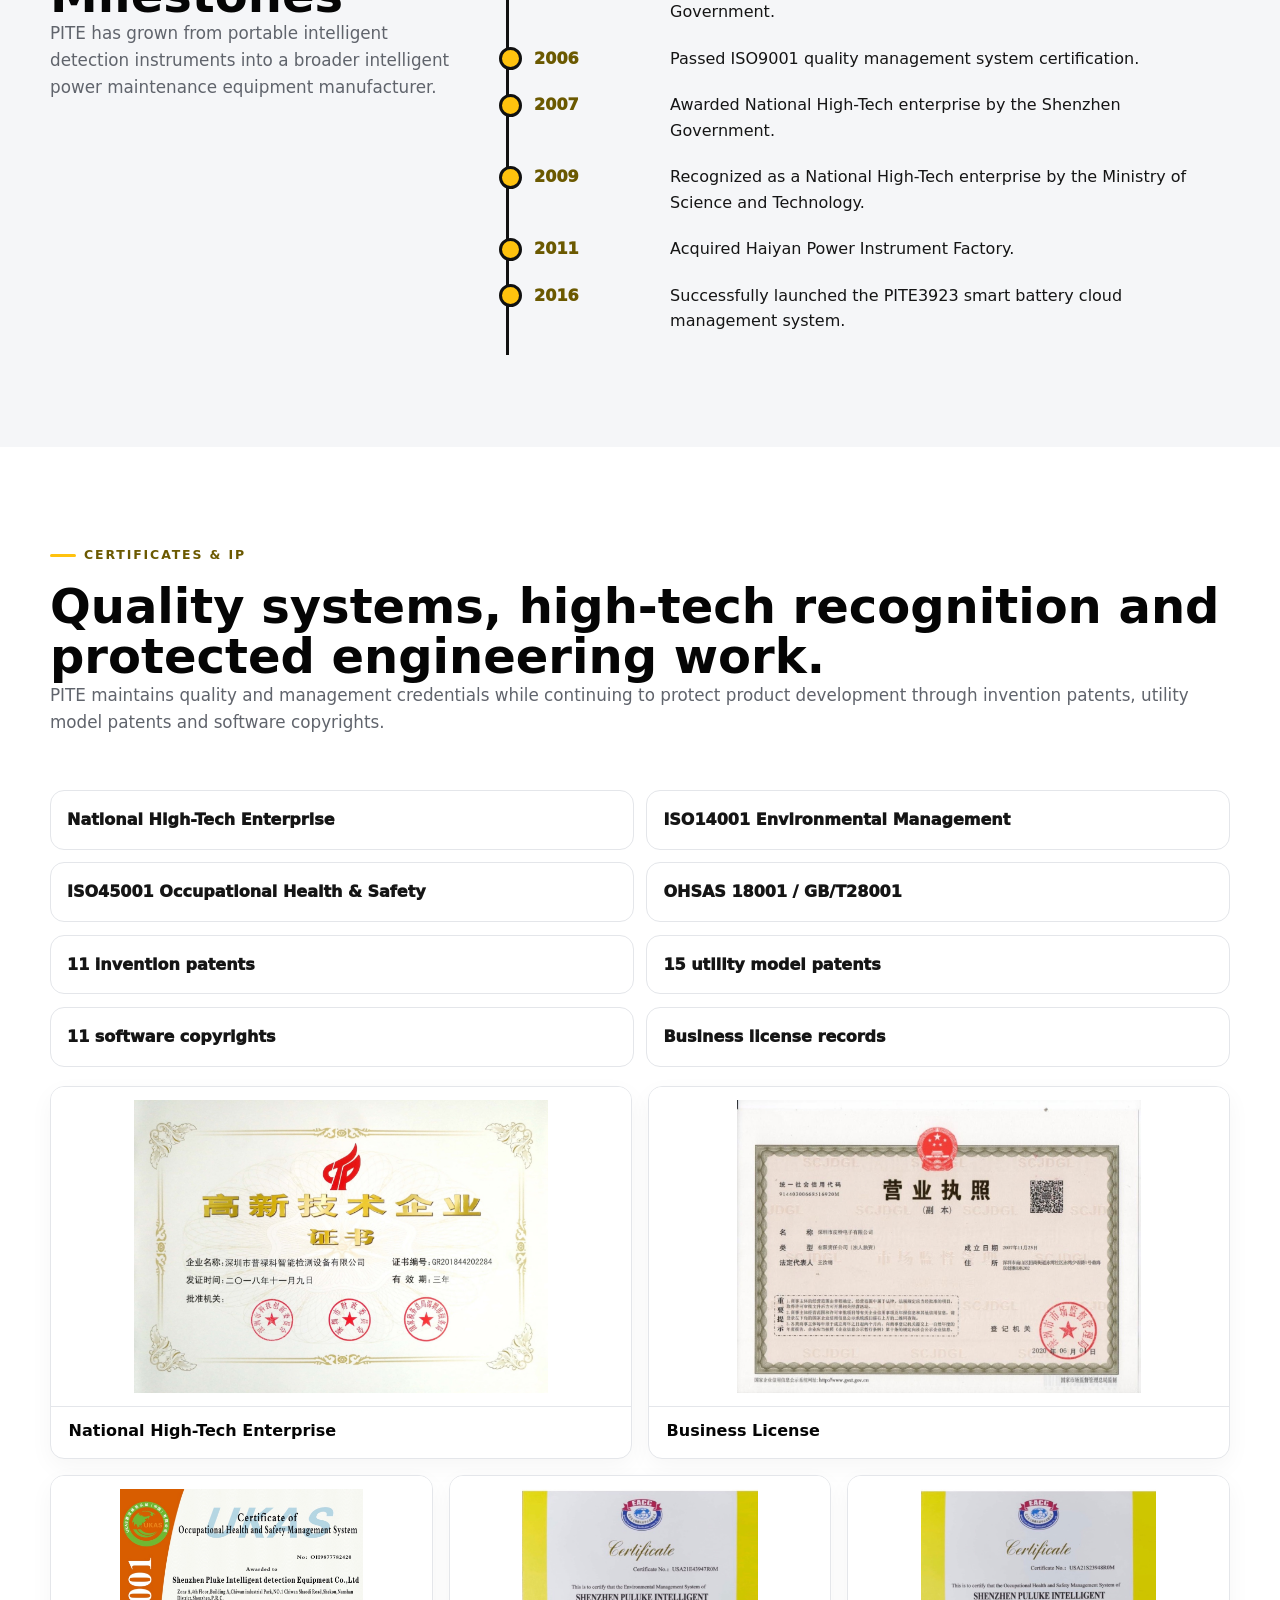
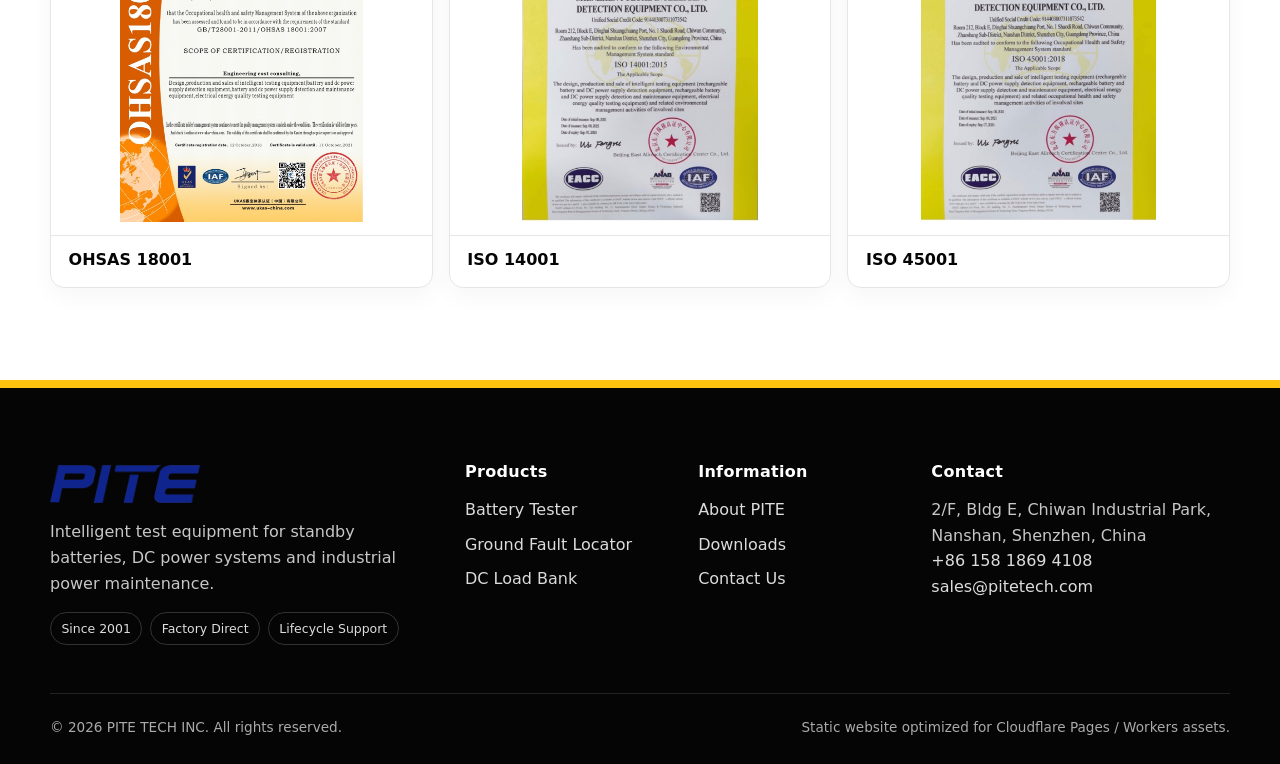
==== commit acab21d2: "commit" ====
--- a/about/index.html
+++ b/about/index.html
@@ -3,21 +3,21 @@
 <head>
   <meta charset="utf-8">
   <meta name="viewport" content="width=device-width, initial-scale=1">
-  <title>About Us | PITE TECH INC</title>
-  <meta name="description" content="Learn about PITE TECH INC, a Shenzhen-based national high-tech manufacturer established in 2001.">
+  <title>About PITE TECH INC | National High-Tech Manufacturer Since 2001</title>
+  <meta name="description" content="Learn about PITE TECH INC, a Shenzhen national high-tech manufacturer of intelligent battery, DC power and electrical maintenance testing equipment since 2001.">
   <meta name="theme-color" content="#ffc20e">
-  <meta property="og:title" content="About Us | PITE TECH INC">
-  <meta property="og:description" content="Learn about PITE TECH INC, a Shenzhen-based national high-tech manufacturer established in 2001.">
+  <meta property="og:title" content="About PITE TECH INC | National High-Tech Manufacturer Since 2001">
+  <meta property="og:description" content="PITE TECH INC develops and manufactures intelligent detection equipment for batteries, DC power systems, AC power quality and railway maintenance.">
   <meta property="og:type" content="website">
   <meta property="og:url" content="https://www.pitetech.com/about/">
-  <meta property="og:image" content="https://www.pitetech.com/assets/images/reception.webp">
+  <meta property="og:image" content="https://www.pitetech.com/assets/images/about/reception.jpg">
   <meta name="twitter:card" content="summary_large_image">
-  <meta name="twitter:title" content="About Us | PITE TECH INC">
-  <meta name="twitter:description" content="Learn about PITE TECH INC, a Shenzhen-based national high-tech manufacturer established in 2001.">
-  <meta name="twitter:image" content="https://www.pitetech.com/assets/images/reception.webp">
+  <meta name="twitter:title" content="About PITE TECH INC | National High-Tech Manufacturer Since 2001">
+  <meta name="twitter:description" content="PITE TECH INC develops and manufactures intelligent detection equipment for batteries, DC power systems, AC power quality and railway maintenance.">
+  <meta name="twitter:image" content="https://www.pitetech.com/assets/images/about/reception.jpg">
   <link rel="canonical" href="https://www.pitetech.com/about/">
   <link rel="icon" href="/assets/images/favicon.svg" type="image/svg+xml">
-  <link rel="preload" as="image" href="/assets/images/reception.webp">
+  <link rel="preload" as="image" href="/assets/images/about/reception.jpg">
   <link rel="stylesheet" href="/assets/css/site.css">
 </head>
 <body>
@@ -44,42 +44,124 @@
 
 <section class="page-hero page-hero--about">
   <div class="container page-hero__inner">
-    <span class="eyebrow">About PITE</span>
-    <h1>A trusted brand in intelligent detection equipment since 2001.</h1>
-    <p>PITE TECH INC develops and manufactures testing instruments for batteries, DC power supplies, AC power quality and railway maintenance applications.</p>
+    <span class="eyebrow">PITE TECH INC · Since 2001</span>
+    <h1>National high-tech manufacturer for intelligent power maintenance equipment.</h1>
+    <p>PITE develops and manufactures battery testers, DC power detection instruments, AC power quality equipment and railway maintenance tools for critical power teams worldwide.</p>
   </div>
 </section>
 <section class="section">
-  <div class="container about-grid">
-    <div class="about-image"><img src="/assets/images/reception.webp" alt="PITE TECH INC office reception" width="1280" height="900" loading="lazy" decoding="async" sizes="(max-width: 680px) 100vw, 50vw"></div>
-    <div>
+  <div class="container about-grid about-grid--intro">
+    <div class="about-media-stack">
+      <figure class="about-photo about-photo--wide">
+        <img src="/assets/images/about/open-office.jpg" alt="PITE TECH INC engineering and office team working in Shenzhen" width="1800" height="1200" loading="lazy" decoding="async" sizes="(max-width: 1050px) 100vw, 48vw">
+      </figure>
+      <figure class="about-photo about-photo--offset">
+        <img src="/assets/images/about/certificate-high-tech.jpg" alt="PITE national high-tech enterprise certificate" width="1400" height="992" loading="lazy" decoding="async" sizes="(max-width: 680px) 80vw, 24vw">
+      </figure>
+    </div>
+    <div class="about-copy">
       <span class="eyebrow">Who We Are</span>
-      <h2>R&D, production and support under one manufacturer.</h2>
-      <p>PITE TECH INC, Chinese name 深圳市普禄科智能检测设备有限公司, was founded in 2001 with registered capital of 13.29 million yuan. The company focuses on intelligent detection equipment, hardware and software development, production and sales.</p>
-      <p>From portable field instruments to IoT-enabled detection platforms, PITE aims to help customers manage battery and power assets through the full lifecycle.</p>
-      <div class="stat-grid "><div class="stat"><strong>13.29M</strong><span>Registered capital RMB</span></div><div class="stat"><strong>120+</strong><span>Employees</span></div><div class="stat"><strong>2,000 m²</strong><span>Factory area</span></div><div class="stat"><strong>37</strong><span>Patents &amp; software copyrights</span></div></div>
+      <h2>R&D, production, sales and support from one Shenzhen manufacturer.</h2>
+      <p>PITE TECH INC, Chinese name 深圳市普禄科智能检测设备有限公司, was established in 2001 with registered capital of 13.29 million yuan. The company is a national high-tech enterprise with core technology, patents, software and hardware development, production and sales capabilities.</p>
+      <p>PITE started with portable intelligent detection instruments. As industrial IoT, artificial intelligence and big-data platforms matured, the company expanded toward full-life battery safety management and distributed energy management service platforms.</p>
+      <div class="stat-grid about-stats">
+        <div class="stat"><strong>2001</strong><span>Established in Shenzhen</span></div>
+        <div class="stat"><strong>13.29M</strong><span>Registered capital RMB</span></div>
+        <div class="stat"><strong>120+</strong><span>Employees</span></div>
+        <div class="stat"><strong>37</strong><span>Patents &amp; software copyrights</span></div>
+      </div>
     </div>
   </div>
 </section>
 <section class="section section--gray">
-  <div class="container section-head"><span class="eyebrow">Product & Service Scope</span><h2>Four focus areas</h2></div>
+  <div class="container section-head">
+    <span class="eyebrow">Product & Service Scope</span>
+    <h2>Four focus areas for critical power maintenance.</h2>
+    <p>PITE product development centers on battery maintenance, DC system testing, AC power quality and railway maintenance equipment.</p>
+  </div>
   <div class="container application-grid">
-    <article><h3>Battery maintenance platforms</h3><p>Power equipment and storage battery maintenance plus distributed energy management cloud solutions.</p></article>
-    <article><h3>DC intelligent test equipment</h3><p>Instruments for DC power supplies, storage batteries, ground fault location and discharge testing.</p></article>
-    <article><h3>AC power quality equipment</h3><p>Intelligent equipment for AC power quality and energy-use inspection.</p></article>
-    <article><h3>Railway maintenance equipment</h3><p>Detection and maintenance instruments for railway locomotive applications.</p></article>
+    <article><span>01</span><h3>Battery maintenance platforms</h3><p>Power equipment and storage battery maintenance, plus distributed energy management cloud platform services.</p></article>
+    <article><span>02</span><h3>DC intelligent test equipment</h3><p>Detection instruments for DC power supplies, storage batteries, ground faults and discharge testing workflows.</p></article>
+    <article><span>03</span><h3>AC power quality equipment</h3><p>Inspection tools for AC power quality, electricity consumption and site-level electrical performance.</p></article>
+    <article><span>04</span><h3>Railway maintenance equipment</h3><p>Intelligent detection and maintenance equipment for railway locomotive applications.</p></article>
   </div>
 </section>
 <section class="section">
-  <div class="container history-grid">
-    <div class="section-head section-head--sticky"><span class="eyebrow">History</span><h2>Milestones</h2><p>PITE has grown from portable intelligent detection instruments into a broader power maintenance equipment manufacturer.</p></div>
-    <ol class="timeline"><li><time>2001</time><span>Established in Shenzhen</span></li><li><time>2003</time><span>Recognized as a double-soft enterprise by Shenzhen Government</span></li><li><time>2006</time><span>Passed ISO9001 quality system certification</span></li><li><time>2007</time><span>Awarded National High-Tech enterprise by Shenzhen Government</span></li><li><time>2009</time><span>Recognized as a National High-Tech enterprise by the Ministry of Science and Technology</span></li><li><time>2011</time><span>Acquired Haiyan Power Instrument Factory</span></li><li><time>2016</time><span>Launched PITE3923 smart battery cloud management system</span></li></ol>
+  <div class="container team-grid">
+    <div>
+      <span class="eyebrow">Team & Operations</span>
+      <h2>A professional team organized for product development and customer support.</h2>
+      <p>PITE has built a technical team with doctoral supervisors, professor-level senior engineers, doctoral and master's degree holders at its core. The company operates across R&D, engineering, production, marketing, general management, procurement, finance and customer service.</p>
+      <div class="mini-facts">
+        <span>8 departments</span>
+        <span>2,000 m² factory area</span>
+        <span>Factory-direct support</span>
+      </div>
+    </div>
+    <figure class="about-photo about-photo--full">
+      <img src="/assets/images/about/reception.jpg" alt="PITE TECH INC reception and office entrance in Shenzhen" width="1800" height="1199" loading="lazy" decoding="async" sizes="(max-width: 1050px) 100vw, 46vw">
+    </figure>
   </div>
 </section>
 <section class="section section--gray">
-  <div class="container dual-panel">
-    <div><span class="eyebrow">Certificates & IP</span><h2>Quality management and intellectual property.</h2><p>PITE emphasizes technology protection and quality systems, with invention patents, utility model patents and software copyrights supporting product development.</p></div>
-    <div class="cert-grid"><span>ISO9001</span><span>ISO14001</span><span>ISO45001</span><span>National High-Tech</span><span>Software Copyrights</span><span>Patented Technology</span></div>
+  <div class="container history-grid">
+    <div class="section-head section-head--sticky">
+      <span class="eyebrow">History</span>
+      <h2>Milestones</h2>
+      <p>PITE has grown from portable intelligent detection instruments into a broader intelligent power maintenance equipment manufacturer.</p>
+    </div>
+    <ol class="timeline">
+      <li><time>2001</time><span>Established in Shenzhen.</span></li>
+      <li><time>2003</time><span>Recognized as a double-soft enterprise by the Shenzhen Government.</span></li>
+      <li><time>2006</time><span>Passed ISO9001 quality management system certification.</span></li>
+      <li><time>2007</time><span>Awarded National High-Tech enterprise by the Shenzhen Government.</span></li>
+      <li><time>2009</time><span>Recognized as a National High-Tech enterprise by the Ministry of Science and Technology.</span></li>
+      <li><time>2011</time><span>Acquired Haiyan Power Instrument Factory.</span></li>
+      <li><time>2016</time><span>Successfully launched the PITE3923 smart battery cloud management system.</span></li>
+    </ol>
+  </div>
+</section>
+<section class="section">
+  <div class="container section-head section-head--split">
+    <div>
+      <span class="eyebrow">Certificates & IP</span>
+      <h2>Quality systems, high-tech recognition and protected engineering work.</h2>
+      <p>PITE maintains quality and management credentials while continuing to protect product development through invention patents, utility model patents and software copyrights.</p>
+    </div>
+  </div>
+  <div class="container cert-summary">
+    <div class="cert-grid">
+      <span>National High-Tech Enterprise</span>
+      <span>ISO14001 Environmental Management</span>
+      <span>ISO45001 Occupational Health & Safety</span>
+      <span>OHSAS 18001 / GB/T28001</span>
+      <span>11 invention patents</span>
+      <span>15 utility model patents</span>
+      <span>11 software copyrights</span>
+      <span>Business license records</span>
+    </div>
+  </div>
+  <div class="container certificate-gallery" aria-label="PITE certificates and business credentials">
+    <article class="certificate-tile certificate-tile--wide">
+      <img src="/assets/images/about/certificate-high-tech.jpg" alt="PITE national high-tech enterprise certificate" width="1400" height="992" loading="lazy" decoding="async" sizes="(max-width: 680px) 100vw, 50vw">
+      <h3>National High-Tech Enterprise</h3>
+    </article>
+    <article class="certificate-tile certificate-tile--wide">
+      <img src="/assets/images/about/business-license.jpg" alt="PITE business license" width="1200" height="871" loading="lazy" decoding="async" sizes="(max-width: 680px) 100vw, 50vw">
+      <h3>Business License</h3>
+    </article>
+    <article class="certificate-tile">
+      <img src="/assets/images/about/certificate-ohsas-18001.jpg" alt="PITE OHSAS 18001 occupational health and safety management certificate" width="946" height="1300" loading="lazy" decoding="async" sizes="(max-width: 680px) 100vw, 33vw">
+      <h3>OHSAS 18001</h3>
+    </article>
+    <article class="certificate-tile">
+      <img src="/assets/images/about/certificate-iso-14001.jpg" alt="PITE ISO 14001 environmental management system certificate" width="595" height="842" loading="lazy" decoding="async" sizes="(max-width: 680px) 100vw, 33vw">
+      <h3>ISO 14001</h3>
+    </article>
+    <article class="certificate-tile">
+      <img src="/assets/images/about/certificate-iso-45001.jpg" alt="PITE ISO 45001 occupational health and safety management system certificate" width="595" height="842" loading="lazy" decoding="async" sizes="(max-width: 680px) 100vw, 33vw">
+      <h3>ISO 45001</h3>
+    </article>
   </div>
 </section>
 </main>
--- a/assets/css/site.css
+++ b/assets/css/site.css
@@ -270,7 +270,7 @@
   background:linear-gradient(90deg,rgba(0,0,0,.82) 0%,rgba(0,0,0,.58) 48%,rgba(0,0,0,.22) 100%)
 }
 .hero--home {
-  background-image:url("/assets/images/reception.webp");
+  background-image:url("/assets/images/about/reception.jpg");
   background-position:center 42%
 }
 .hero__grid {
@@ -497,6 +497,12 @@
   font-weight:950;
   color:#9b7300
 }
+.application-grid article span {
+  display:inline-block;
+  color:#9b7300;
+  font-weight:950;
+  margin-bottom:.55rem
+}
 .application-grid {
   display:grid;
   grid-template-columns:repeat(4,1fr);
@@ -565,7 +571,7 @@
   background:linear-gradient(90deg,rgba(0,0,0,.82) 0%,rgba(0,0,0,.52) 50%,rgba(0,0,0,.18) 100%)
 }
 .page-hero--about {
-  background-image:url("/assets/images/reception.webp");
+  background-image:url("/assets/images/about/reception.jpg");
   background-position:center 42%
 }
 .page-hero__inner {
@@ -613,8 +619,8 @@
   background-position:center 46%
 }
 .product-hero--pite3980 {
-  background-image:url("/assets/images/pite3980-hero.jpg");
-  background-position:center
+  background-image:url("/assets/images/pite3980/field-units.jpg");
+  background-position:center 50%
 }
 .product-hero__grid {
   display:grid;
@@ -791,6 +797,9 @@
   object-fit:contain;
   background:#fff
 }
+.image-callout--wide img {
+  aspect-ratio:16/9
+}
 .image-callout figcaption {
   margin-top:.8rem;
   color:var(--muted);
@@ -823,6 +832,35 @@
   color:var(--muted);
   font-weight:750;
   font-size:.92rem
+}
+.wiring-grid {
+  display:grid;
+  grid-template-columns:repeat(2,1fr);
+  gap:1rem;
+  margin-top:1.25rem
+}
+.wiring-card {
+  overflow:hidden;
+  background:#fff;
+  border:1px solid var(--line);
+  border-radius:var(--radius-sm);
+  box-shadow:0 8px 24px rgba(0,0,0,.04)
+}
+.wiring-card img {
+  width:100%;
+  aspect-ratio:2.8;
+  object-fit:contain;
+  background:#fff;
+  border-bottom:1px solid var(--line)
+}
+.wiring-card div {
+  padding:1.2rem
+}
+.wiring-card span {
+  display:inline-block;
+  color:#9b7300;
+  font-weight:950;
+  margin-bottom:.55rem
 }
 .flow-note {
   display:flex;
@@ -910,6 +948,17 @@
 }
 .software-gallery__stack img {
   height:222px
+}
+.software-gallery--wide {
+  grid-template-columns:1fr;
+  gap:1rem
+}
+.software-gallery--wide img {
+  height:auto;
+  max-height:360px;
+  object-fit:contain;
+  object-position:center;
+  background:#fff
 }
 .accessory-grid {
   display:grid;
@@ -1084,6 +1133,58 @@
 .workflow-grid--four {
   grid-template-columns:repeat(4,1fr)
 }
+.manufacturer-proof {
+  background:#111;
+  color:#fff
+}
+.manufacturer-proof h2 {
+  color:#fff
+}
+.manufacturer-proof p {
+  color:#dfdfdf
+}
+.manufacturer-proof .eyebrow {
+  color:var(--yellow)
+}
+.manufacturer-proof .eyebrow:before {
+  background:var(--yellow)
+}
+.manufacturer-proof .text-link {
+  color:#fff
+}
+.manufacturer-proof-grid {
+  display:grid;
+  grid-template-columns:.96fr 1.04fr;
+  gap:clamp(2rem,5vw,4rem);
+  align-items:center
+}
+.manufacturer-proof__media {
+  margin:0
+}
+.manufacturer-proof__media img {
+  width:100%;
+  aspect-ratio:1.5;
+  object-fit:cover;
+  border-radius:var(--radius-sm);
+  box-shadow:0 18px 50px rgba(0,0,0,.28)
+}
+.proof-badges {
+  display:grid;
+  grid-template-columns:repeat(2,1fr);
+  gap:.75rem;
+  margin:1.4rem 0
+}
+.proof-badges span {
+  min-height:56px;
+  display:flex;
+  align-items:center;
+  padding:.8rem .95rem;
+  border:1px solid rgba(255,255,255,.18);
+  border-radius:var(--radius-sm);
+  color:#f6f6f6;
+  font-weight:900;
+  background:rgba(255,255,255,.06)
+}
 .dual-panel {
   display:grid;
   grid-template-columns:1fr 1fr;
@@ -1136,9 +1237,70 @@
   gap:3rem;
   align-items:center
 }
-.about-image img {
+.about-grid--intro {
+  grid-template-columns:1.04fr .96fr
+}
+.about-media-stack {
+  position:relative;
+  min-height:520px
+}
+.about-photo {
+  margin:0
+}
+.about-photo img {
+  width:100%;
+  object-fit:cover;
   border-radius:var(--radius);
   box-shadow:var(--shadow)
+}
+.about-photo--wide img {
+  aspect-ratio:1.42
+}
+.about-photo--offset {
+  position:absolute;
+  right:0;
+  bottom:0;
+  width:min(58%,430px);
+  background:#fff;
+  border:10px solid #fff;
+  border-radius:calc(var(--radius) + 4px);
+  box-shadow:0 18px 50px rgba(0,0,0,.18)
+}
+.about-photo--offset img {
+  aspect-ratio:1.42;
+  object-fit:cover;
+  box-shadow:none
+}
+.about-photo--full img {
+  aspect-ratio:1.5
+}
+.about-copy p {
+  font-size:1.05rem
+}
+.about-stats {
+  margin-top:1.6rem
+}
+.team-grid {
+  display:grid;
+  grid-template-columns:.92fr 1.08fr;
+  gap:clamp(2rem,5vw,4rem);
+  align-items:center
+}
+.mini-facts {
+  display:flex;
+  flex-wrap:wrap;
+  gap:.7rem;
+  margin-top:1.4rem
+}
+.mini-facts span {
+  display:inline-flex;
+  align-items:center;
+  min-height:44px;
+  padding:.55rem .85rem;
+  border:1px solid var(--line);
+  border-radius:999px;
+  font-weight:900;
+  background:#fff
 }
 .history-grid .section-head {
   margin-bottom:0
@@ -1182,6 +1344,43 @@
   background:#fff;
   border:1px solid var(--line);
   font-weight:950
+}
+.cert-summary {
+  margin-bottom:1.2rem
+}
+.certificate-gallery {
+  display:grid;
+  grid-template-columns:repeat(6,1fr);
+  gap:1rem
+}
+.certificate-tile {
+  grid-column:span 2;
+  display:flex;
+  min-height:100%;
+  flex-direction:column;
+  overflow:hidden;
+  background:#fff;
+  border:1px solid var(--line);
+  border-radius:var(--radius-sm);
+  box-shadow:0 8px 24px rgba(0,0,0,.04)
+}
+.certificate-tile--wide {
+  grid-column:span 3
+}
+.certificate-tile img {
+  width:100%;
+  height:360px;
+  object-fit:contain;
+  background:#fff;
+  padding:.8rem;
+  border-bottom:1px solid var(--line)
+}
+.certificate-tile--wide img {
+  height:320px
+}
+.certificate-tile h3 {
+  padding:1rem 1.1rem 1.15rem;
+  font-size:1rem
 }
 .resource-grid {
   display:grid;
@@ -1393,7 +1592,7 @@
     width:100%;
     padding:1rem
   }
-  .hero__grid,.product-hero__grid,.feature-split__grid,.about-grid,.product-detail-grid,.history-grid,.contact-grid,.dual-panel,.software-band__inner,.product-hero__grid--wide,.product-story-grid,.software-showcase,.compliance-grid,.technical-flow,.faq-grid {
+  .hero__grid,.product-hero__grid,.feature-split__grid,.about-grid,.team-grid,.product-detail-grid,.history-grid,.contact-grid,.dual-panel,.manufacturer-proof-grid,.software-band__inner,.product-hero__grid--wide,.product-story-grid,.software-showcase,.compliance-grid,.technical-flow,.faq-grid {
     grid-template-columns:1fr
   }
   .hero__grid,.product-hero__grid {
@@ -1403,8 +1602,14 @@
   .section-head--sticky {
     position:static
   }
-  .product-grid,.application-grid,.resource-grid,.footer-grid {
+  .product-grid,.application-grid,.resource-grid,.footer-grid,.wiring-grid {
     grid-template-columns:repeat(2,1fr)
+  }
+  .certificate-gallery {
+    grid-template-columns:repeat(2,1fr)
+  }
+  .certificate-tile,.certificate-tile--wide {
+    grid-column:auto
   }
   .spec-grid {
     grid-template-columns:repeat(2,1fr)
@@ -1478,8 +1683,20 @@
   .section-head--split {
     display:grid
   }
-  .product-grid,.application-grid,.resource-grid,.workflow-grid,.footer-grid,.stat-grid,.spec-grid,.spec-grid--six,.cert-grid,.mini-grid,.capability-grid,.accessory-grid,.software-gallery,.software-gallery__stack {
+  .product-grid,.application-grid,.resource-grid,.workflow-grid,.footer-grid,.stat-grid,.spec-grid,.spec-grid--six,.cert-grid,.certificate-gallery,.mini-grid,.capability-grid,.accessory-grid,.software-gallery,.software-gallery__stack,.wiring-grid,.proof-badges {
     grid-template-columns:1fr
+  }
+  .about-media-stack {
+    min-height:0
+  }
+  .about-photo--offset {
+    position:static;
+    width:100%;
+    margin-top:1rem
+  }
+  .certificate-tile img,.certificate-tile--wide img {
+    height:auto;
+    max-height:420px
   }
   .product-card--featured {
     grid-template-columns:1fr
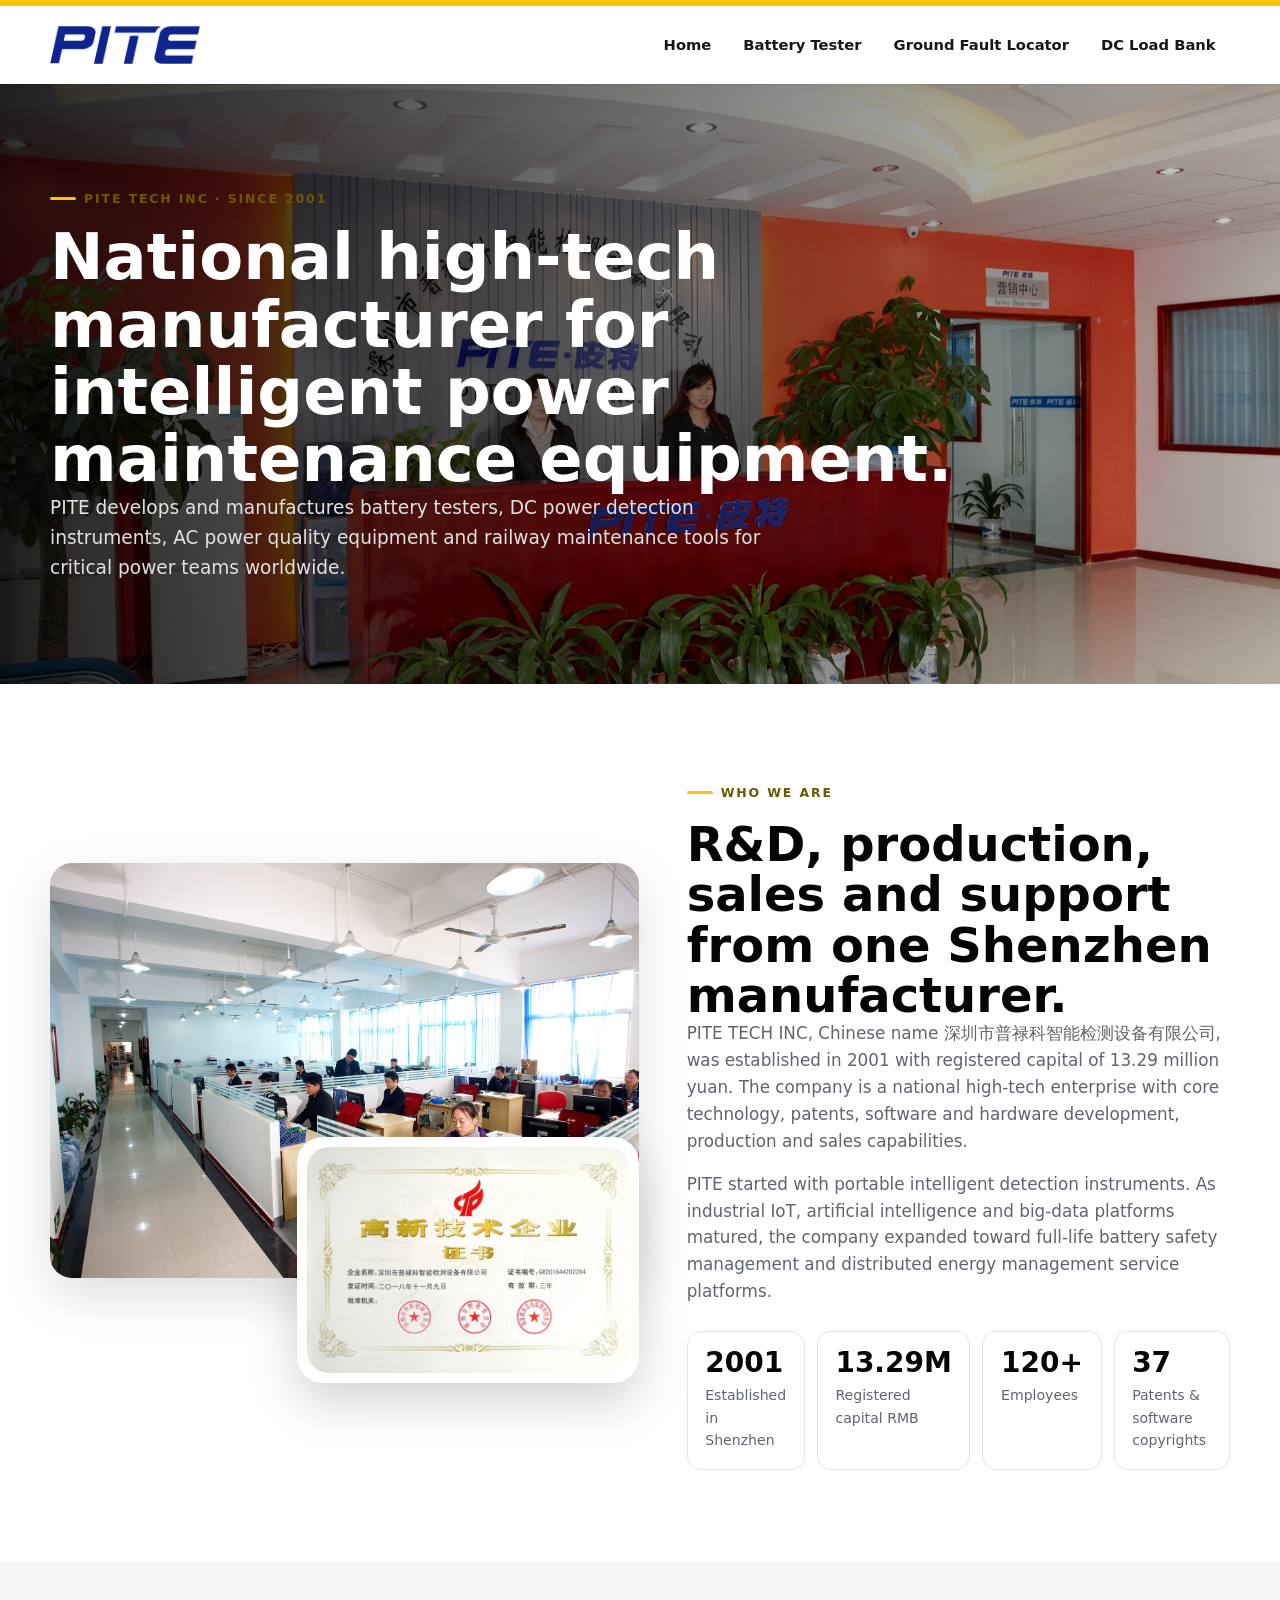
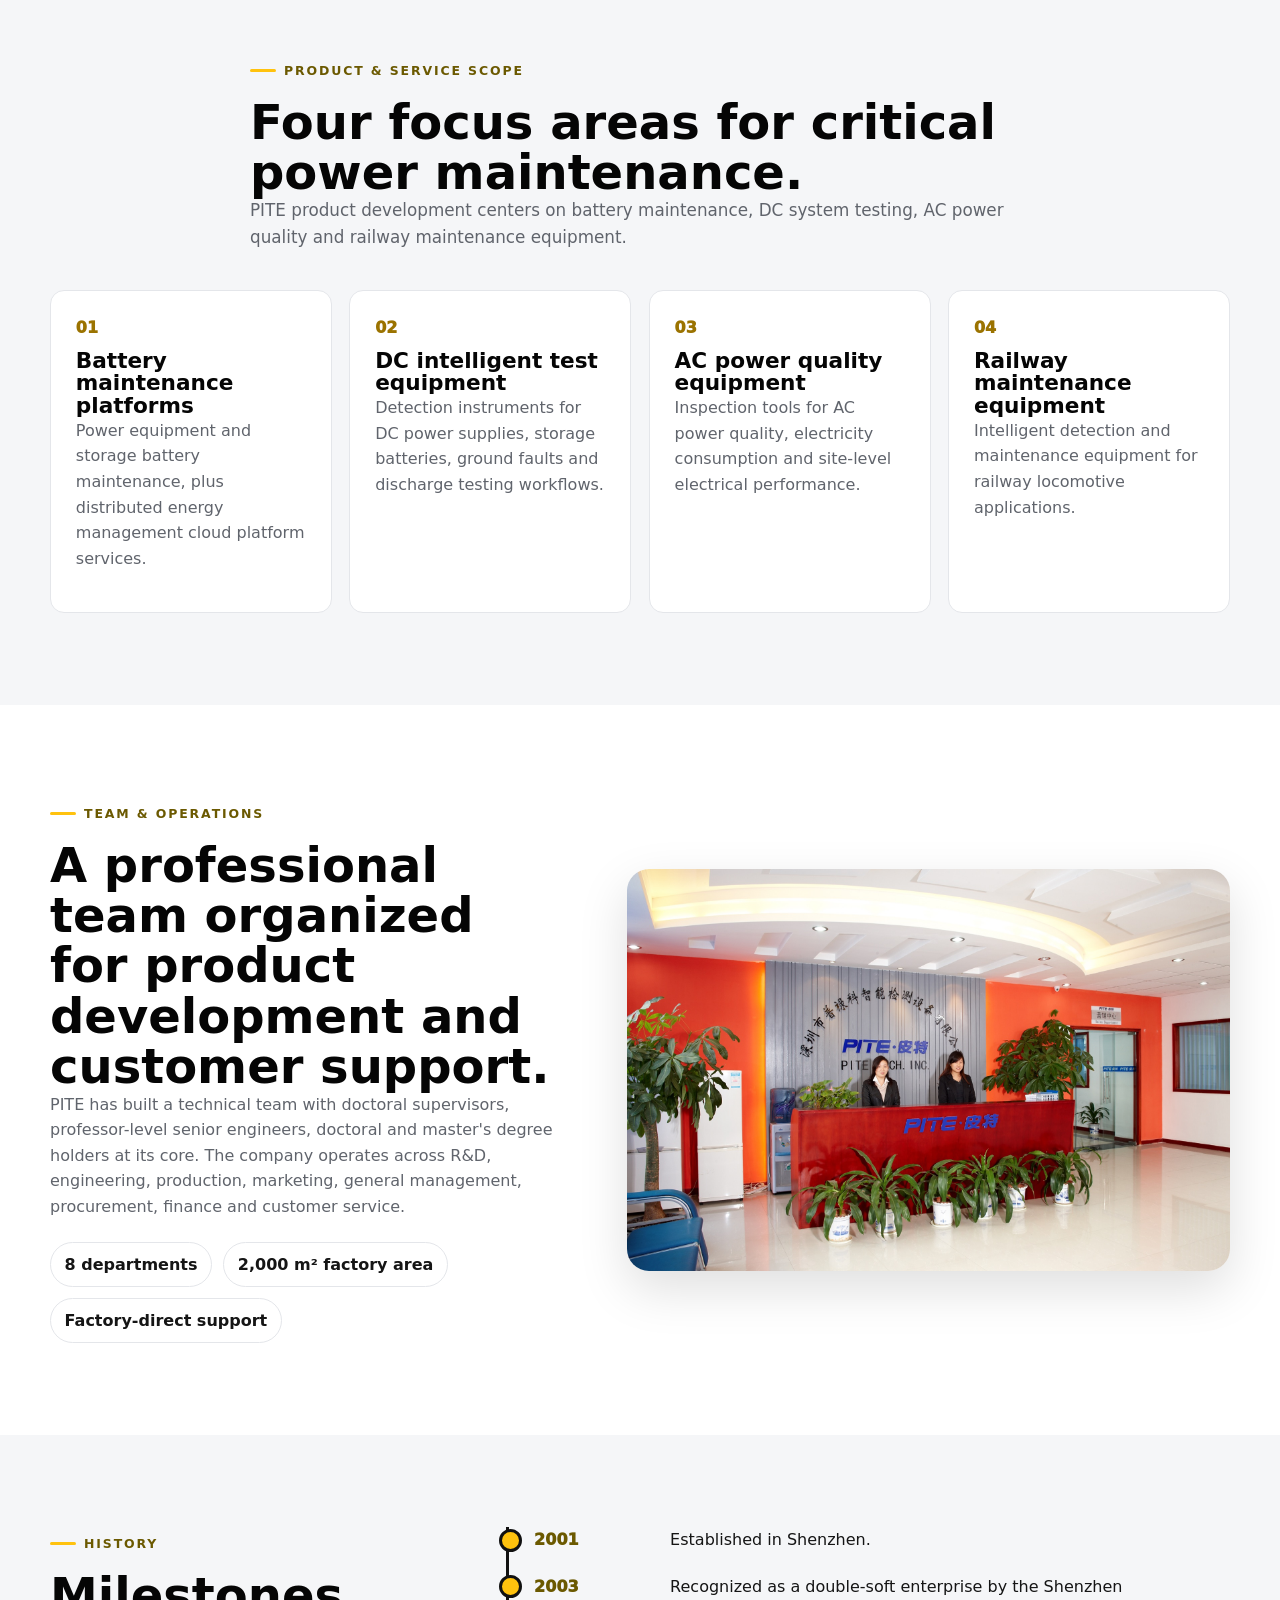
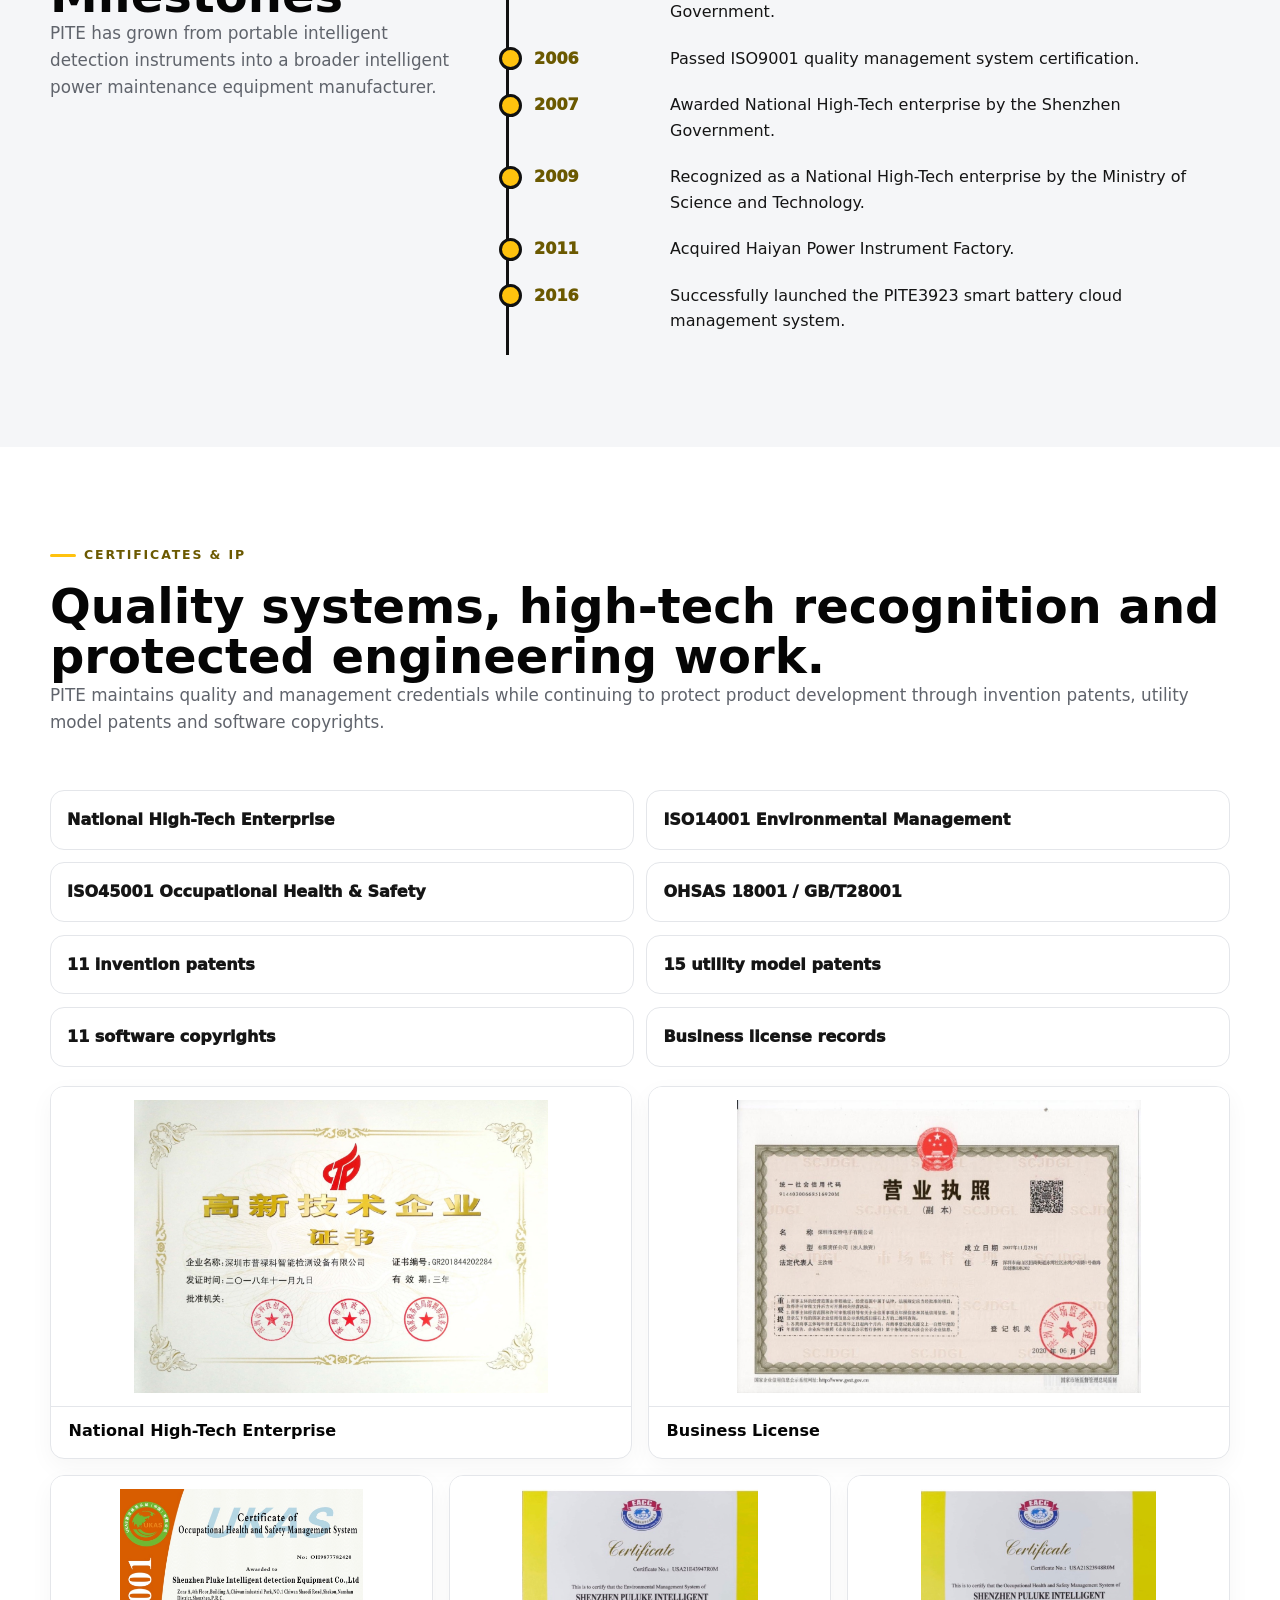
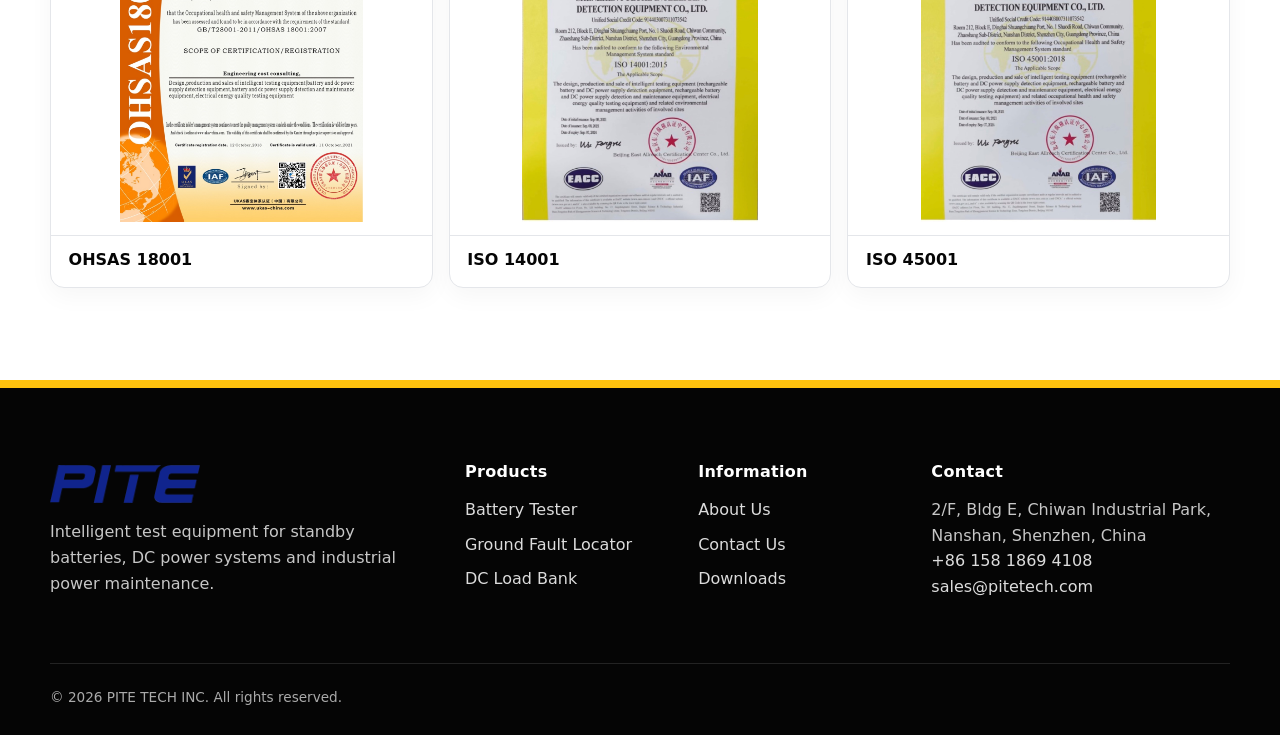
==== commit 74c11444: "commit" ====
--- a/about/index.html
+++ b/about/index.html
@@ -172,7 +172,6 @@
         <img class="footer-brand__logo" src="/assets/images/pite-logo.png" alt="" width="640" height="164">
       </a>
       <p>Intelligent test equipment for standby batteries, DC power systems and industrial power maintenance.</p>
-      <div class="footer-badges"><span>Since 2001</span><span>Factory Direct</span><span>Lifecycle Support</span></div>
     </div>
     <div>
       <h2>Products</h2>
@@ -180,7 +179,7 @@
     </div>
     <div>
       <h2>Information</h2>
-      <ul><li><a href="/about/">About PITE</a></li><li><a href="/downloads/">Downloads</a></li><li><a href="/contact/">Contact Us</a></li></ul>
+      <ul><li><a href="/about/">About Us</a></li><li><a href="/contact/">Contact Us</a></li><li><a href="/downloads/">Downloads</a></li></ul>
     </div>
     <div>
       <h2>Contact</h2>
@@ -190,7 +189,6 @@
   </div>
   <div class="container footer-bottom">
     <span>© 2026 PITE TECH INC. All rights reserved.</span>
-    <span>Static website optimized for Cloudflare Pages / Workers assets.</span>
   </div>
 </footer>
 <script src="/assets/js/site.js" defer></script>
--- a/assets/css/site.css
+++ b/assets/css/site.css
@@ -139,6 +139,14 @@
   background:#111;
   color:#fff
 }
+.nav-link--cta {
+  background:var(--yellow);
+  color:#050505
+}
+.nav-link--cta:hover,.nav-link--cta.active {
+  background:#111;
+  color:#fff
+}
 .menu-toggle {
   display:none;
   width:46px;
@@ -508,6 +516,9 @@
   grid-template-columns:repeat(4,1fr);
   gap:1.1rem
 }
+.application-grid--contact {
+  grid-template-columns:repeat(auto-fit,minmax(280px,1fr))
+}
 .software-band {
   background:#111;
   color:#fff
@@ -574,6 +585,14 @@
   background-image:url("/assets/images/about/reception.jpg");
   background-position:center 42%
 }
+.page-hero--contact {
+  background-image:url("/assets/images/about/reception.jpg");
+  background-position:center 44%
+}
+.page-hero--downloads {
+  background-image:url("/assets/images/about/open-office.jpg");
+  background-position:center 46%
+}
 .page-hero__inner {
   position:relative;
   z-index:1;
@@ -592,6 +611,12 @@
   background:rgba(255,255,255,.12);
   padding:.1rem .35rem;
   border-radius:6px
+}
+.download-hero__actions {
+  display:flex;
+  flex-wrap:wrap;
+  gap:.85rem;
+  margin-top:2rem
 }
 .product-hero {
   background:#0d0d0d;
@@ -1407,6 +1432,161 @@
 .resource-card p {
   flex:1
 }
+.download-overview {
+  display:grid;
+  grid-template-columns:repeat(2,1fr);
+  gap:1rem
+}
+.download-feature {
+  display:flex;
+  flex-direction:column;
+  align-items:flex-start;
+  min-height:310px;
+  padding:1.55rem;
+  background:#fff;
+  border:1px solid var(--line);
+  border-radius:var(--radius);
+  box-shadow:0 8px 24px rgba(0,0,0,.04)
+}
+.download-feature--dark {
+  background:#111;
+  color:#fff;
+  border-color:#111
+}
+.download-feature h3 {
+  font-size:1.75rem;
+  max-width:14ch
+}
+.download-feature--dark h3 {
+  color:#fff
+}
+.download-feature p {
+  flex:1;
+  margin-top:.8rem
+}
+.download-feature--dark p {
+  color:#dfdfdf
+}
+.download-type {
+  display:inline-flex;
+  align-items:center;
+  min-height:30px;
+  padding:.35rem .65rem;
+  margin-bottom:1.1rem;
+  border-radius:999px;
+  background:var(--yellow);
+  color:#000;
+  font-size:.78rem;
+  font-weight:950;
+  text-transform:uppercase;
+  letter-spacing:.08em
+}
+.download-meta {
+  display:flex;
+  flex-wrap:wrap;
+  gap:.45rem;
+  margin:0 0 1.25rem
+}
+.download-meta span {
+  display:inline-flex;
+  align-items:center;
+  min-height:30px;
+  padding:.32rem .6rem;
+  border-radius:999px;
+  background:#f3f4f6;
+  color:#42464d;
+  font-size:.82rem;
+  font-weight:900
+}
+.download-feature--dark .download-meta span {
+  background:rgba(255,255,255,.1);
+  color:#f4f4f4
+}
+.download-section-list {
+  display:grid;
+  gap:0
+}
+.download-product {
+  padding:2rem 0;
+  border-top:1px solid #d9dde3
+}
+.download-product:last-child {
+  border-bottom:1px solid #d9dde3
+}
+.download-product__head {
+  display:flex;
+  align-items:end;
+  justify-content:space-between;
+  gap:2rem;
+  margin-bottom:1.2rem
+}
+.download-product__head p {
+  max-width:680px;
+  margin:.55rem 0 0
+}
+.download-model {
+  display:inline-block;
+  margin-bottom:.55rem;
+  color:#6b5900;
+  font-size:.84rem;
+  font-weight:950;
+  letter-spacing:.12em;
+  text-transform:uppercase
+}
+.download-file-grid {
+  display:grid;
+  grid-template-columns:repeat(auto-fit,minmax(190px,1fr));
+  gap:.85rem
+}
+.download-file {
+  position:relative;
+  display:grid;
+  gap:.38rem;
+  min-height:154px;
+  align-content:start;
+  padding:1.1rem 1.1rem 1.2rem;
+  overflow:hidden;
+  background:#fff;
+  border:1px solid var(--line);
+  border-radius:var(--radius-sm);
+  box-shadow:0 8px 24px rgba(0,0,0,.04);
+  transition:transform .18s ease,box-shadow .18s ease,border-color .18s ease
+}
+.download-file:before {
+  content:"";
+  position:absolute;
+  inset:0 auto 0 0;
+  width:5px;
+  background:var(--yellow)
+}
+.download-file:hover {
+  color:#111;
+  border-color:#c8ccd4;
+  box-shadow:0 16px 32px rgba(0,0,0,.09);
+  transform:translateY(-3px)
+}
+.download-file__type {
+  width:max-content;
+  max-width:100%;
+  padding:.25rem .55rem;
+  border-radius:999px;
+  background:#f3f4f6;
+  color:#5b6068;
+  font-size:.76rem;
+  font-weight:950;
+  text-transform:uppercase;
+  letter-spacing:.08em
+}
+.download-file strong {
+  color:#111;
+  font-size:1.05rem;
+  line-height:1.22
+}
+.download-file small {
+  margin-top:auto;
+  color:#696f78;
+  font-weight:850
+}
 .contact-grid {
   display:grid;
   grid-template-columns:.85fr 1.15fr;
@@ -1532,18 +1712,6 @@
 }
 .site-footer a:hover {
   color:var(--yellow)
-}
-.footer-badges {
-  display:flex;
-  flex-wrap:wrap;
-  gap:.5rem
-}
-.footer-badges span {
-  border:1px solid rgba(255,255,255,.18);
-  border-radius:999px;
-  padding:.35rem .65rem;
-  font-size:.78rem;
-  color:#ddd
 }
 .footer-bottom {
   display:flex;
@@ -1567,6 +1735,8 @@
     left:20px;
     right:20px;
     top:90px;
+    max-height:calc(100dvh - 110px);
+    overflow:auto;
     display:grid;
     gap:.3rem;
     background:#fff;
@@ -1584,6 +1754,9 @@
     pointer-events:auto;
     transform:translateY(0)
   }
+  .menu-open {
+    overflow:hidden
+  }
   .menu-toggle {
     display:flex
   }
@@ -1655,6 +1828,9 @@
   .hero__actions {
     display:grid
   }
+  .download-hero__actions {
+    display:grid
+  }
   .button {
     width:100%
   }
@@ -1741,6 +1917,19 @@
   }
   .document-actions {
     display:grid
+  }
+  .download-overview {
+    grid-template-columns:1fr
+  }
+  .download-feature {
+    min-height:0
+  }
+  .download-product__head {
+    display:grid;
+    gap:1rem
+  }
+  .download-file {
+    min-height:132px
   }
   table {
     min-width:620px
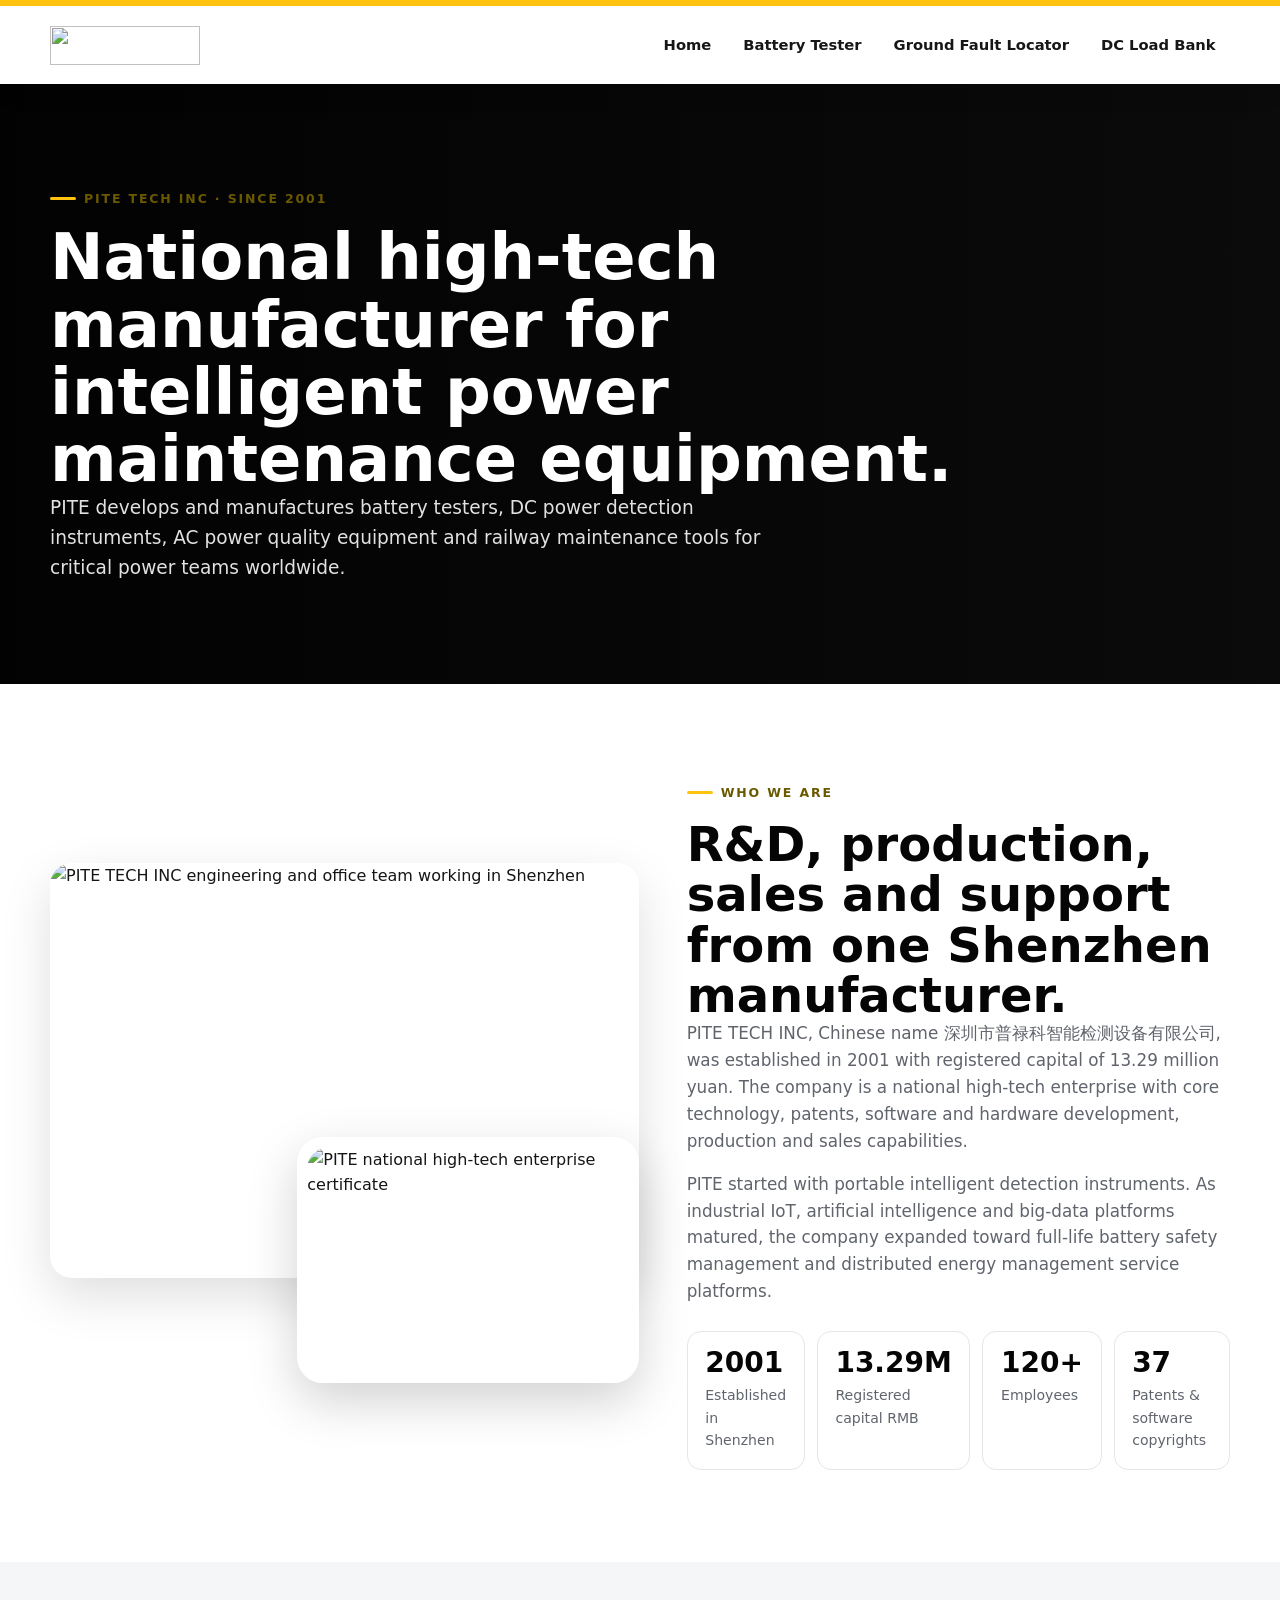
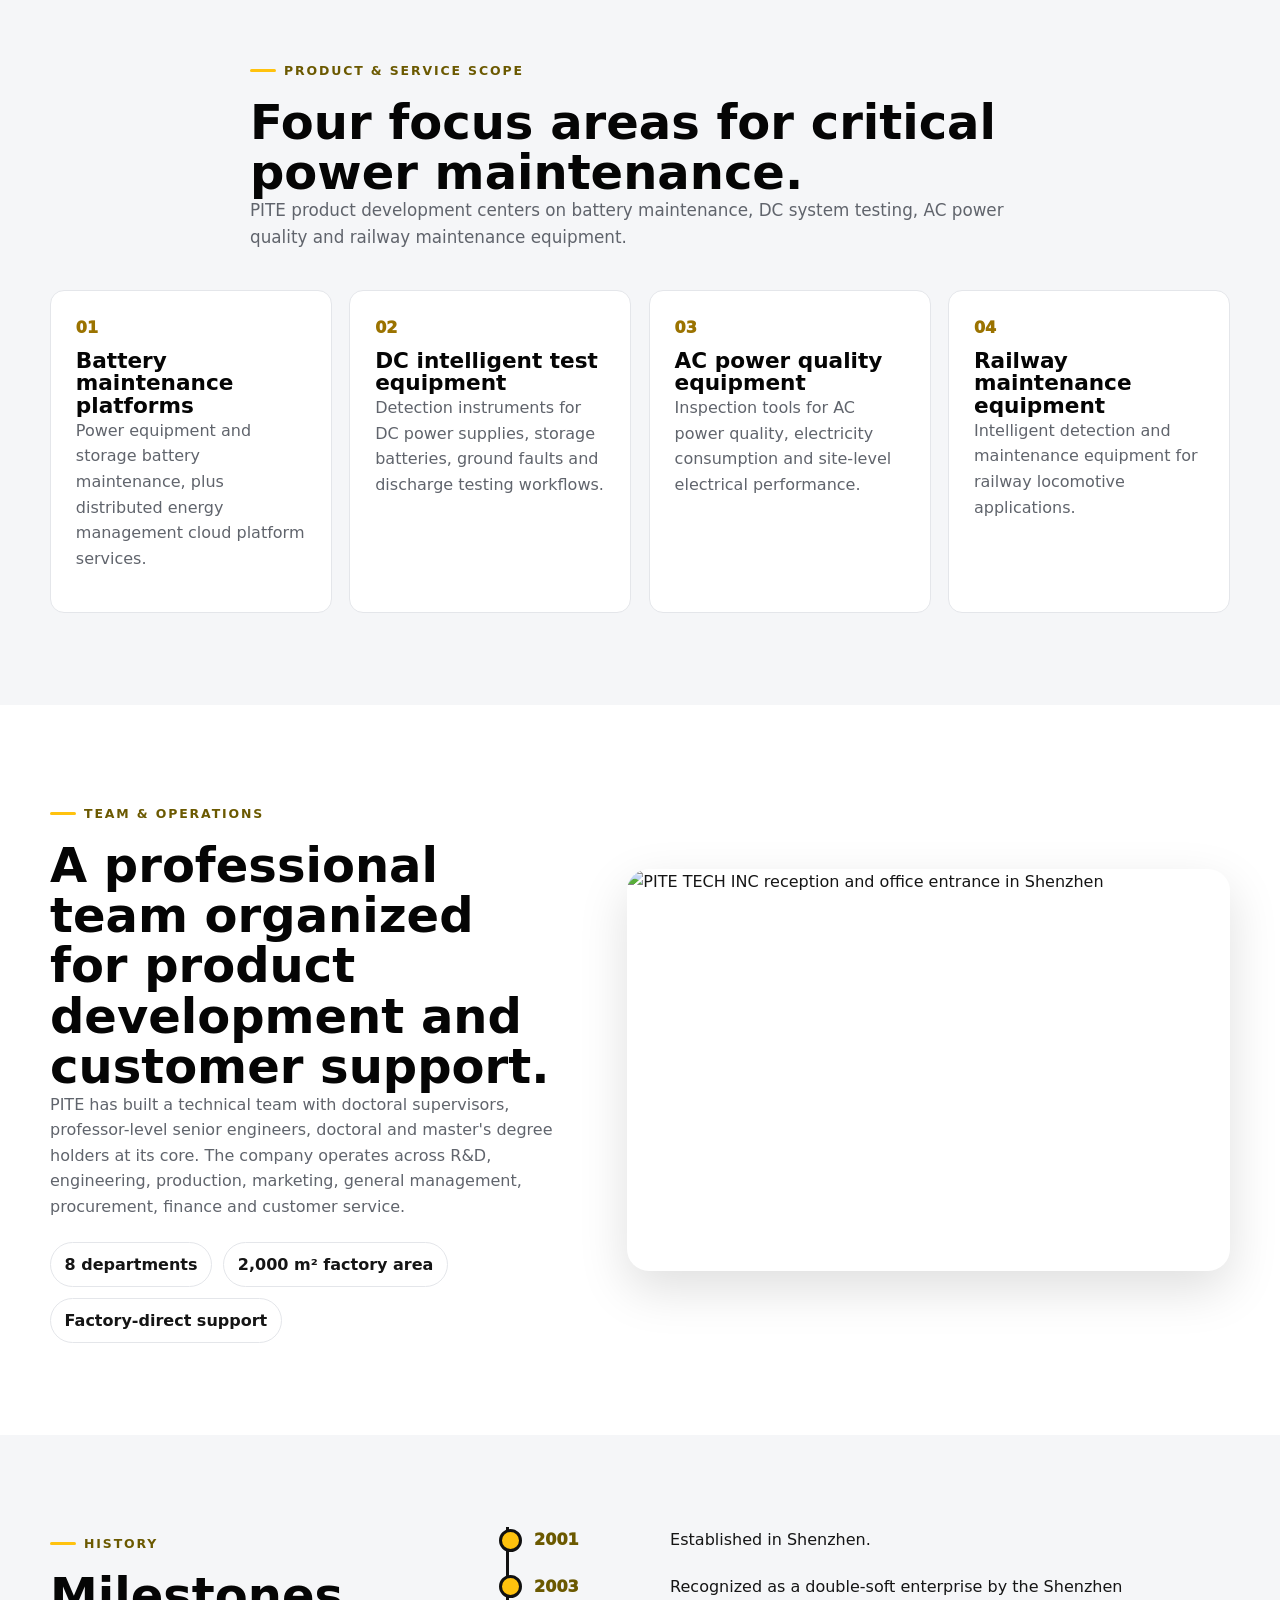
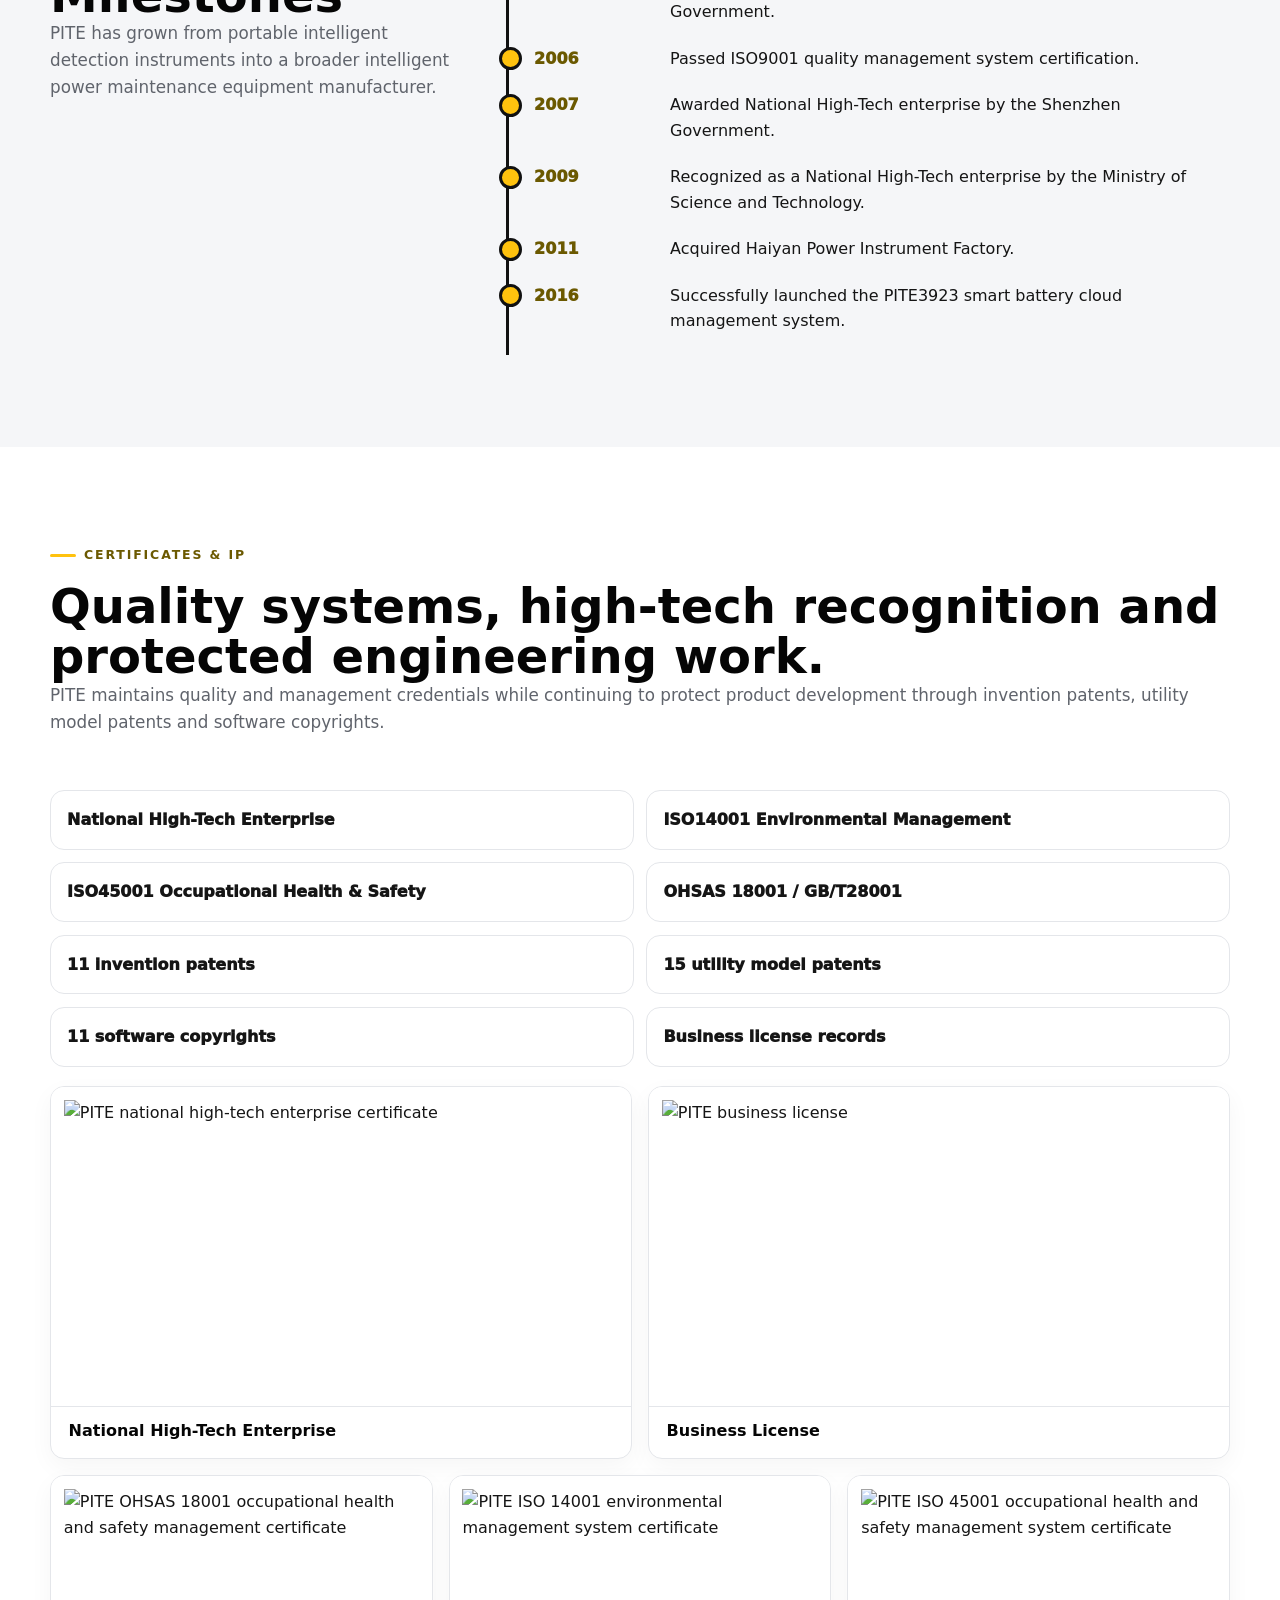
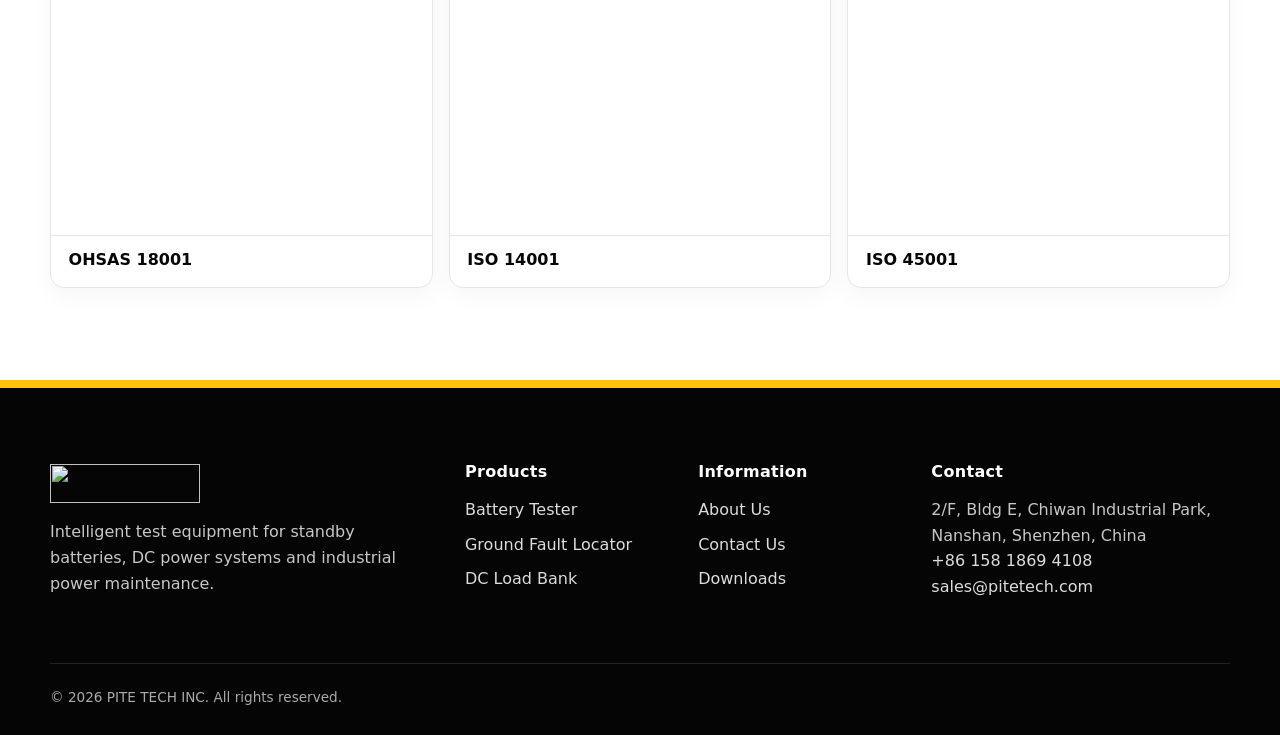
==== commit e227bfdf: "migrate images to r2 cdn" ====
--- a/about/index.html
+++ b/about/index.html
@@ -10,14 +10,14 @@
   <meta property="og:description" content="PITE TECH INC develops and manufactures intelligent detection equipment for batteries, DC power systems, AC power quality and railway maintenance.">
   <meta property="og:type" content="website">
   <meta property="og:url" content="https://www.pitetech.com/about/">
-  <meta property="og:image" content="https://www.pitetech.com/assets/images/about/reception.jpg">
+  <meta property="og:image" content="https://www.pitetech.comhttps://pub-cc14b1c1829a4b8cb92ae7a126f62cbb.r2.dev/assets/images/about/reception.jpg">
   <meta name="twitter:card" content="summary_large_image">
   <meta name="twitter:title" content="About PITE TECH INC | National High-Tech Manufacturer Since 2001">
   <meta name="twitter:description" content="PITE TECH INC develops and manufactures intelligent detection equipment for batteries, DC power systems, AC power quality and railway maintenance.">
-  <meta name="twitter:image" content="https://www.pitetech.com/assets/images/about/reception.jpg">
+  <meta name="twitter:image" content="https://www.pitetech.comhttps://pub-cc14b1c1829a4b8cb92ae7a126f62cbb.r2.dev/assets/images/about/reception.jpg">
   <link rel="canonical" href="https://www.pitetech.com/about/">
-  <link rel="icon" href="/assets/images/favicon.svg" type="image/svg+xml">
-  <link rel="preload" as="image" href="/assets/images/about/reception.jpg">
+  <link rel="icon" href="https://pub-cc14b1c1829a4b8cb92ae7a126f62cbb.r2.dev/assets/images/favicon.svg" type="image/svg+xml">
+  <link rel="preload" as="image" href="https://pub-cc14b1c1829a4b8cb92ae7a126f62cbb.r2.dev/assets/images/about/reception.jpg">
   <link rel="stylesheet" href="/assets/css/site.css">
 </head>
 <body>
@@ -26,7 +26,7 @@
   <div class="nav-shell">
     <div class="container nav-shell__inner">
       <a class="brand" href="/" aria-label="PITE TECH INC home">
-        <img class="brand__logo" src="/assets/images/pite-logo.png" alt="" width="640" height="164">
+        <img class="brand__logo" src="https://pub-cc14b1c1829a4b8cb92ae7a126f62cbb.r2.dev/assets/images/pite-logo.png" alt="" width="640" height="164">
       </a>
       <button class="menu-toggle" type="button" aria-label="Open menu" aria-controls="primary-nav" aria-expanded="false" data-menu-toggle>
         <span aria-hidden="true"></span><span aria-hidden="true"></span><span aria-hidden="true"></span>
@@ -53,10 +53,10 @@
   <div class="container about-grid about-grid--intro">
     <div class="about-media-stack">
       <figure class="about-photo about-photo--wide">
-        <img src="/assets/images/about/open-office.jpg" alt="PITE TECH INC engineering and office team working in Shenzhen" width="1800" height="1200" loading="lazy" decoding="async" sizes="(max-width: 1050px) 100vw, 48vw">
+        <img src="https://pub-cc14b1c1829a4b8cb92ae7a126f62cbb.r2.dev/assets/images/about/open-office.jpg" alt="PITE TECH INC engineering and office team working in Shenzhen" width="1800" height="1200" loading="lazy" decoding="async" sizes="(max-width: 1050px) 100vw, 48vw">
       </figure>
       <figure class="about-photo about-photo--offset">
-        <img src="/assets/images/about/certificate-high-tech.jpg" alt="PITE national high-tech enterprise certificate" width="1400" height="992" loading="lazy" decoding="async" sizes="(max-width: 680px) 80vw, 24vw">
+        <img src="https://pub-cc14b1c1829a4b8cb92ae7a126f62cbb.r2.dev/assets/images/about/certificate-high-tech.jpg" alt="PITE national high-tech enterprise certificate" width="1400" height="992" loading="lazy" decoding="async" sizes="(max-width: 680px) 80vw, 24vw">
       </figure>
     </div>
     <div class="about-copy">
@@ -99,7 +99,7 @@
       </div>
     </div>
     <figure class="about-photo about-photo--full">
-      <img src="/assets/images/about/reception.jpg" alt="PITE TECH INC reception and office entrance in Shenzhen" width="1800" height="1199" loading="lazy" decoding="async" sizes="(max-width: 1050px) 100vw, 46vw">
+      <img src="https://pub-cc14b1c1829a4b8cb92ae7a126f62cbb.r2.dev/assets/images/about/reception.jpg" alt="PITE TECH INC reception and office entrance in Shenzhen" width="1800" height="1199" loading="lazy" decoding="async" sizes="(max-width: 1050px) 100vw, 46vw">
     </figure>
   </div>
 </section>
@@ -143,23 +143,23 @@
   </div>
   <div class="container certificate-gallery" aria-label="PITE certificates and business credentials">
     <article class="certificate-tile certificate-tile--wide">
-      <img src="/assets/images/about/certificate-high-tech.jpg" alt="PITE national high-tech enterprise certificate" width="1400" height="992" loading="lazy" decoding="async" sizes="(max-width: 680px) 100vw, 50vw">
+      <img src="https://pub-cc14b1c1829a4b8cb92ae7a126f62cbb.r2.dev/assets/images/about/certificate-high-tech.jpg" alt="PITE national high-tech enterprise certificate" width="1400" height="992" loading="lazy" decoding="async" sizes="(max-width: 680px) 100vw, 50vw">
       <h3>National High-Tech Enterprise</h3>
     </article>
     <article class="certificate-tile certificate-tile--wide">
-      <img src="/assets/images/about/business-license.jpg" alt="PITE business license" width="1200" height="871" loading="lazy" decoding="async" sizes="(max-width: 680px) 100vw, 50vw">
+      <img src="https://pub-cc14b1c1829a4b8cb92ae7a126f62cbb.r2.dev/assets/images/about/business-license.jpg" alt="PITE business license" width="1200" height="871" loading="lazy" decoding="async" sizes="(max-width: 680px) 100vw, 50vw">
       <h3>Business License</h3>
     </article>
     <article class="certificate-tile">
-      <img src="/assets/images/about/certificate-ohsas-18001.jpg" alt="PITE OHSAS 18001 occupational health and safety management certificate" width="946" height="1300" loading="lazy" decoding="async" sizes="(max-width: 680px) 100vw, 33vw">
+      <img src="https://pub-cc14b1c1829a4b8cb92ae7a126f62cbb.r2.dev/assets/images/about/certificate-ohsas-18001.jpg" alt="PITE OHSAS 18001 occupational health and safety management certificate" width="946" height="1300" loading="lazy" decoding="async" sizes="(max-width: 680px) 100vw, 33vw">
       <h3>OHSAS 18001</h3>
     </article>
     <article class="certificate-tile">
-      <img src="/assets/images/about/certificate-iso-14001.jpg" alt="PITE ISO 14001 environmental management system certificate" width="595" height="842" loading="lazy" decoding="async" sizes="(max-width: 680px) 100vw, 33vw">
+      <img src="https://pub-cc14b1c1829a4b8cb92ae7a126f62cbb.r2.dev/assets/images/about/certificate-iso-14001.jpg" alt="PITE ISO 14001 environmental management system certificate" width="595" height="842" loading="lazy" decoding="async" sizes="(max-width: 680px) 100vw, 33vw">
       <h3>ISO 14001</h3>
     </article>
     <article class="certificate-tile">
-      <img src="/assets/images/about/certificate-iso-45001.jpg" alt="PITE ISO 45001 occupational health and safety management system certificate" width="595" height="842" loading="lazy" decoding="async" sizes="(max-width: 680px) 100vw, 33vw">
+      <img src="https://pub-cc14b1c1829a4b8cb92ae7a126f62cbb.r2.dev/assets/images/about/certificate-iso-45001.jpg" alt="PITE ISO 45001 occupational health and safety management system certificate" width="595" height="842" loading="lazy" decoding="async" sizes="(max-width: 680px) 100vw, 33vw">
       <h3>ISO 45001</h3>
     </article>
   </div>
@@ -169,7 +169,7 @@
   <div class="container footer-grid">
     <div class="footer-about">
       <a class="footer-brand" href="/" aria-label="PITE TECH INC home">
-        <img class="footer-brand__logo" src="/assets/images/pite-logo.png" alt="" width="640" height="164">
+        <img class="footer-brand__logo" src="https://pub-cc14b1c1829a4b8cb92ae7a126f62cbb.r2.dev/assets/images/pite-logo.png" alt="" width="640" height="164">
       </a>
       <p>Intelligent test equipment for standby batteries, DC power systems and industrial power maintenance.</p>
     </div>
--- a/assets/css/site.css
+++ b/assets/css/site.css
@@ -278,7 +278,7 @@
   background:linear-gradient(90deg,rgba(0,0,0,.82) 0%,rgba(0,0,0,.58) 48%,rgba(0,0,0,.22) 100%)
 }
 .hero--home {
-  background-image:url("/assets/images/about/reception.jpg");
+  background-image:url("https://pub-cc14b1c1829a4b8cb92ae7a126f62cbb.r2.dev/assets/images/about/reception.jpg");
   background-position:center 42%
 }
 .hero__grid {
@@ -582,15 +582,15 @@
   background:linear-gradient(90deg,rgba(0,0,0,.82) 0%,rgba(0,0,0,.52) 50%,rgba(0,0,0,.18) 100%)
 }
 .page-hero--about {
-  background-image:url("/assets/images/about/reception.jpg");
+  background-image:url("https://pub-cc14b1c1829a4b8cb92ae7a126f62cbb.r2.dev/assets/images/about/reception.jpg");
   background-position:center 42%
 }
 .page-hero--contact {
-  background-image:url("/assets/images/about/reception.jpg");
+  background-image:url("https://pub-cc14b1c1829a4b8cb92ae7a126f62cbb.r2.dev/assets/images/about/reception.jpg");
   background-position:center 44%
 }
 .page-hero--downloads {
-  background-image:url("/assets/images/about/open-office.jpg");
+  background-image:url("https://pub-cc14b1c1829a4b8cb92ae7a126f62cbb.r2.dev/assets/images/about/open-office.jpg");
   background-position:center 46%
 }
 .page-hero__inner {
@@ -633,18 +633,18 @@
   background:linear-gradient(90deg,rgba(0,0,0,.86) 0%,rgba(0,0,0,.62) 48%,rgba(0,0,0,.2) 100%)
 }
 .product-hero--pite3915 {
-  background-image:url("/assets/images/pite3915-hero.jpg");
+  background-image:url("https://pub-cc14b1c1829a4b8cb92ae7a126f62cbb.r2.dev/assets/images/pite3915-hero.jpg");
   background-position:center
 }
 .product-hero--field:before {
   background:linear-gradient(90deg,rgba(0,0,0,.9) 0%,rgba(0,0,0,.7) 44%,rgba(0,0,0,.28) 74%,rgba(0,0,0,.2) 100%)
 }
 .product-hero--pite3836 {
-  background-image:url("/assets/images/pite3836/field-testing.jpg");
+  background-image:url("https://pub-cc14b1c1829a4b8cb92ae7a126f62cbb.r2.dev/assets/images/pite3836/field-testing.jpg");
   background-position:center 46%
 }
 .product-hero--pite3980 {
-  background-image:url("/assets/images/pite3980/field-units.jpg");
+  background-image:url("https://pub-cc14b1c1829a4b8cb92ae7a126f62cbb.r2.dev/assets/images/pite3980/field-units.jpg");
   background-position:center 50%
 }
 .product-hero__grid {
